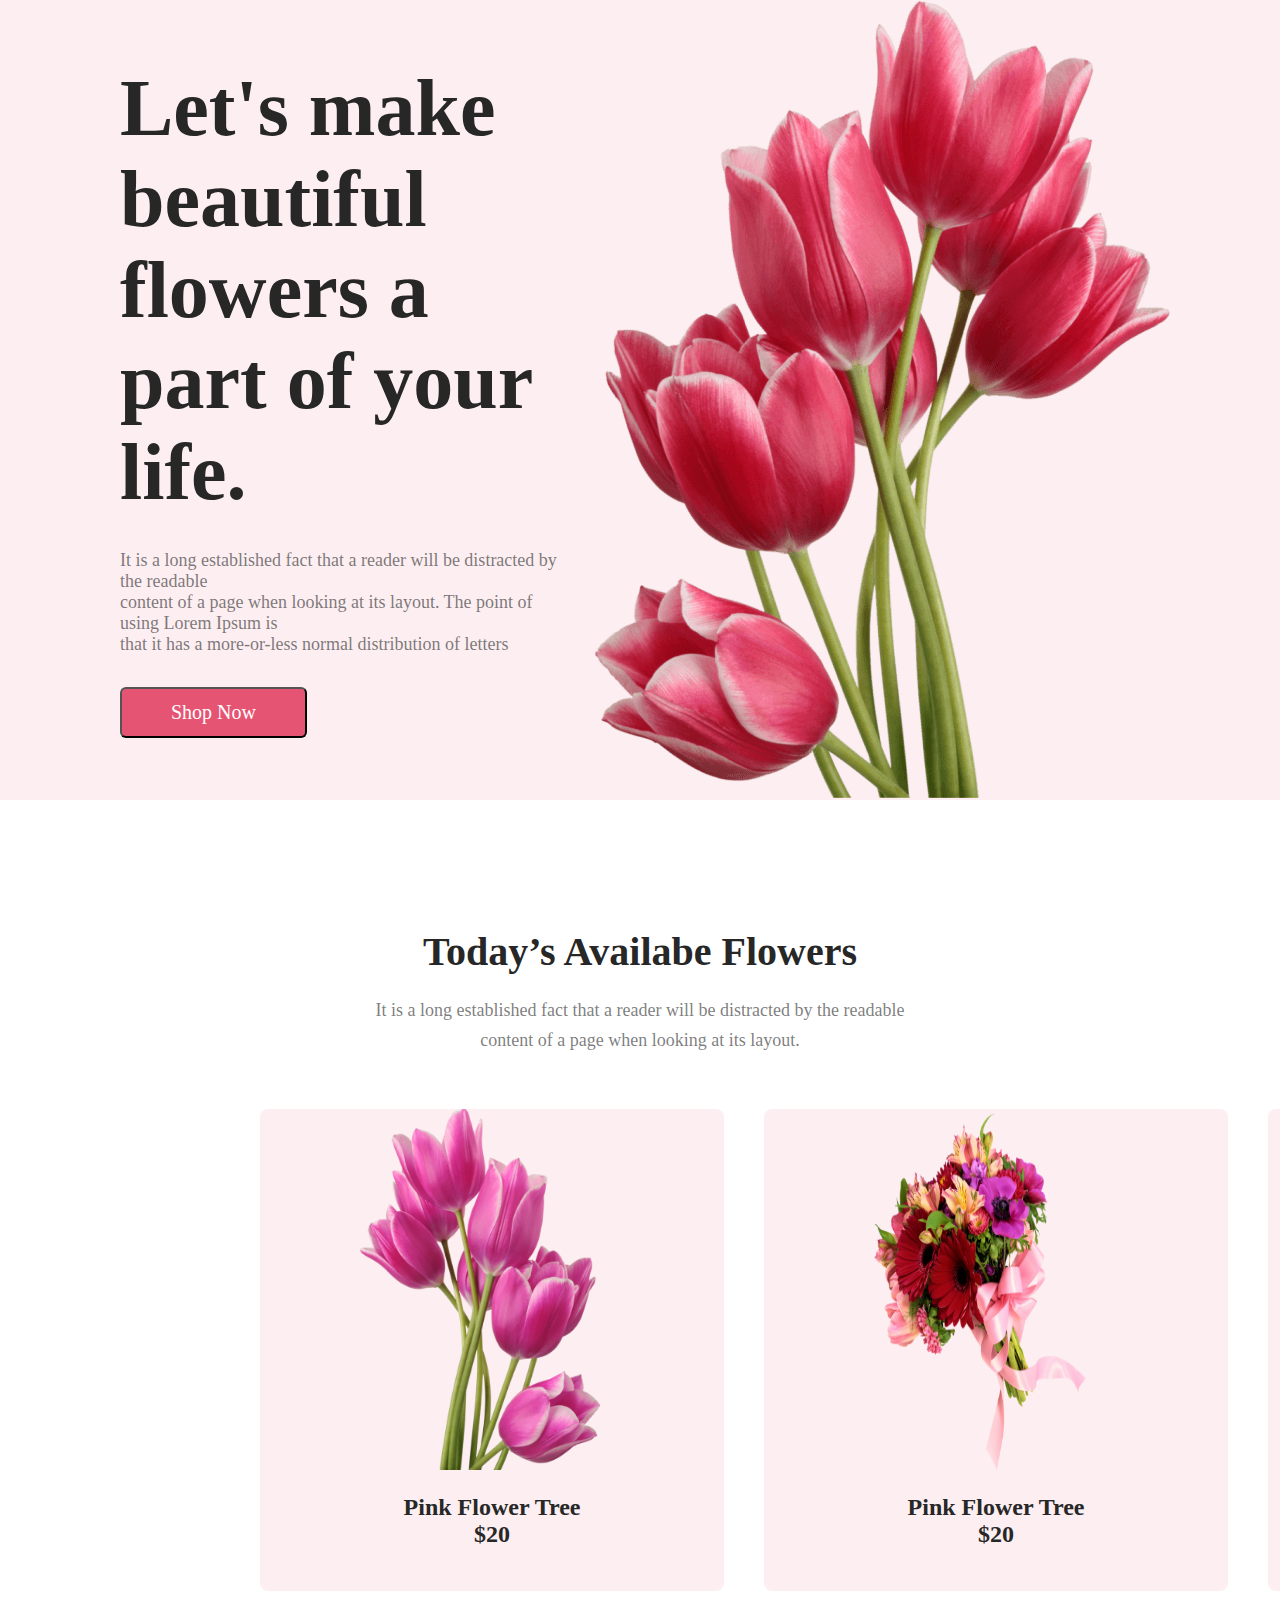
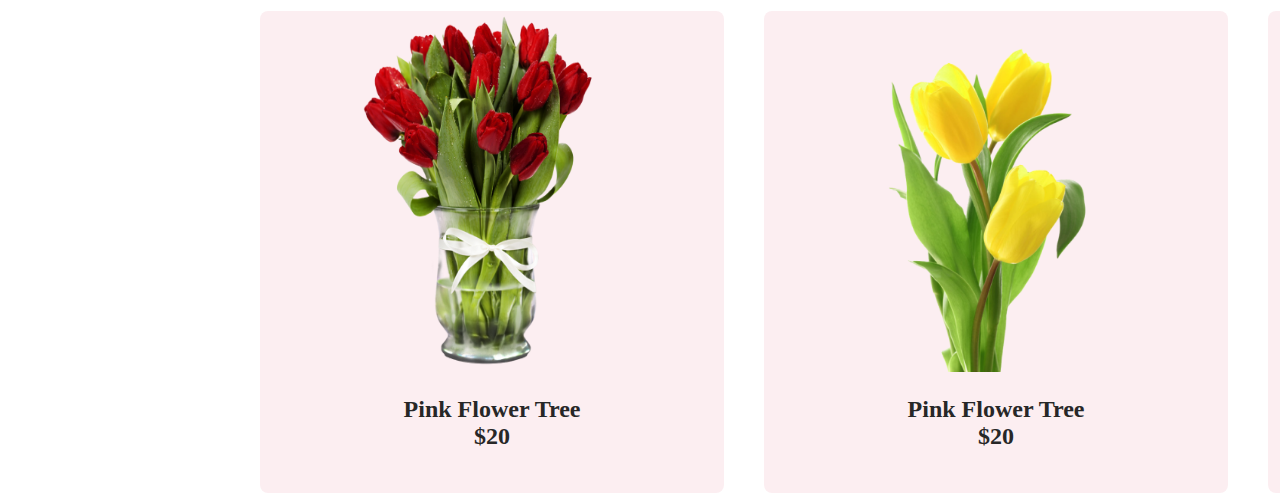
==== index.html @ d4b62582 "first two sections done" ====
<!DOCTYPE html>
<html lang="en">
<head>
    <meta charset="UTF-8">
    <meta name="viewport" content="width=device-width, initial-scale=1.0">
    <title>Flower shop</title>
<link rel="stylesheet" href="style.css">
</head>

<header class="head">

<div class="desc">

<h1>Let's make <br> beautiful flowers a <br>part of your life.</h1>

<p>It is a long established fact that a reader will be distracted by the readable <br> content of a page when looking at its layout.
 The point of using Lorem Ipsum is <br> that it has a more-or-less normal distribution of letters</p>

<button class="prime-button" >Shop Now</button>


</div>

<div class="head-img">

<img src="Flower Asset/pngwing 10.png" alt="">

</div>
</header>

<!-- ..........available flower section -->

<div class="avl">

<h2 class="second-title">Today’s Availabe Flowers</h2>


<p class="para">It is a long established fact that a reader will be distracted by the readable <br>
content of a page when looking at its layout.</p>


</div>

<div class="all-flowers">

<div class="images1">

<!-- ......... -->
<div class="flower-box">

<img src="Flower Asset/pngwing 6.png" alt="">

<p class="flower-title">
Pink Flower Tree <br>
$20


</p>


</div>
<!-- ............. -->




<div class="flower-box">

<img src="Flower Asset/pngwing 5.png" alt="">

<p class="flower-title">

Pink Flower Tree <br>
$20


</p>


</div>


<div class="flower-box">

<img src="Flower Asset/pngwing 7.png" alt="">

<p class="flower-title">
Pink Flower Tree <br>
$20


</p>


</div>

</div>

<div class="images2">

<div class="flower-box">

<img src="Flower Asset/pngwing 8.png" alt="">

<p class="flower-title">

Pink Flower Tree <br>
$20


</p>


</div>


<div class="flower-box">

<img src="Flower Asset/pngwing 7.png" alt="">

<p class="flower-title">

Pink Flower Tree <br>
$20


</p>


</div>


<div class="flower-box">

<img src="Flower Asset/pngwing 10.png" alt="">

<p class="flower-title">
Pink Flower Tree <br>
$20



</p>


</div>




</div>








</div>

<body>
    
</body>
</html>
---- style.css ----
*{

margin: 0px;
font-family: Lato;
font-style: normal;

}
.prime-button{
display: inline-flex;
padding: 12px 49px;
justify-content: center;
align-items: center;
gap: 10px;
border-radius: 6px;
color: white;
background: #E55473;

}
/* header section */
.head{

background: rgba(229, 84, 115, 0.10);
height: 800px;
display: flex;
align-items: center;
justify-content: space-between;

}
.head h1{

color: #272727;
font-size: 80px;
font-weight: 800;
line-height: normal;




}

.head p{
margin-top: 32px;
color: rgba(39, 39, 39, 0.60);
font-size: 18px;
font-style: normal;
font-weight: 400;

}

.head button{
font-size: 20px;
margin-top: 32px;

}

.desc{
margin-left: 120px;

}
.head-img{
margin-right: 80px;

}
/* ................available flower section........................... */

.second-title{
color: #272727;
text-align: center;
font-size: 40px;
font-style: normal;
font-weight: 800;



}
.para{
color: rgba(39, 39, 39, 0.60);
text-align: center;
font-size: 18px;
font-style: normal;
font-weight: 400;
line-height: 30px;


}

.avl h2{

margin-top: 128px;
font-weight: bold;

}
.avl p{

margin-top: 20px;
}

.all-flowers{

margin-top: 54px;
margin-left: 240px;
margin-right: 240px;

}

.images1{
display: flex;
justify-content: space-between;

}
.images2{

display: flex;
}
.flower-box{

width: 464px;
height: 482px;
flex-shrink: 0;
border-radius: 8px;
/* background: rgba(39, 39, 39, 0.03); */
margin-left: 20px;
margin-right: 20px;
background: rgba(229, 84, 115, 0.10);


}

.flower-box img{
width: 240px;
height: 360.563px;
margin-left: 100px;

}
.flower-box p{
color: #272727;
text-align: center;
font-family: Lato;
font-size: 24px;
font-weight: 700;
margin-top: 20px;


}

.images2{
margin-top: 20px;

}
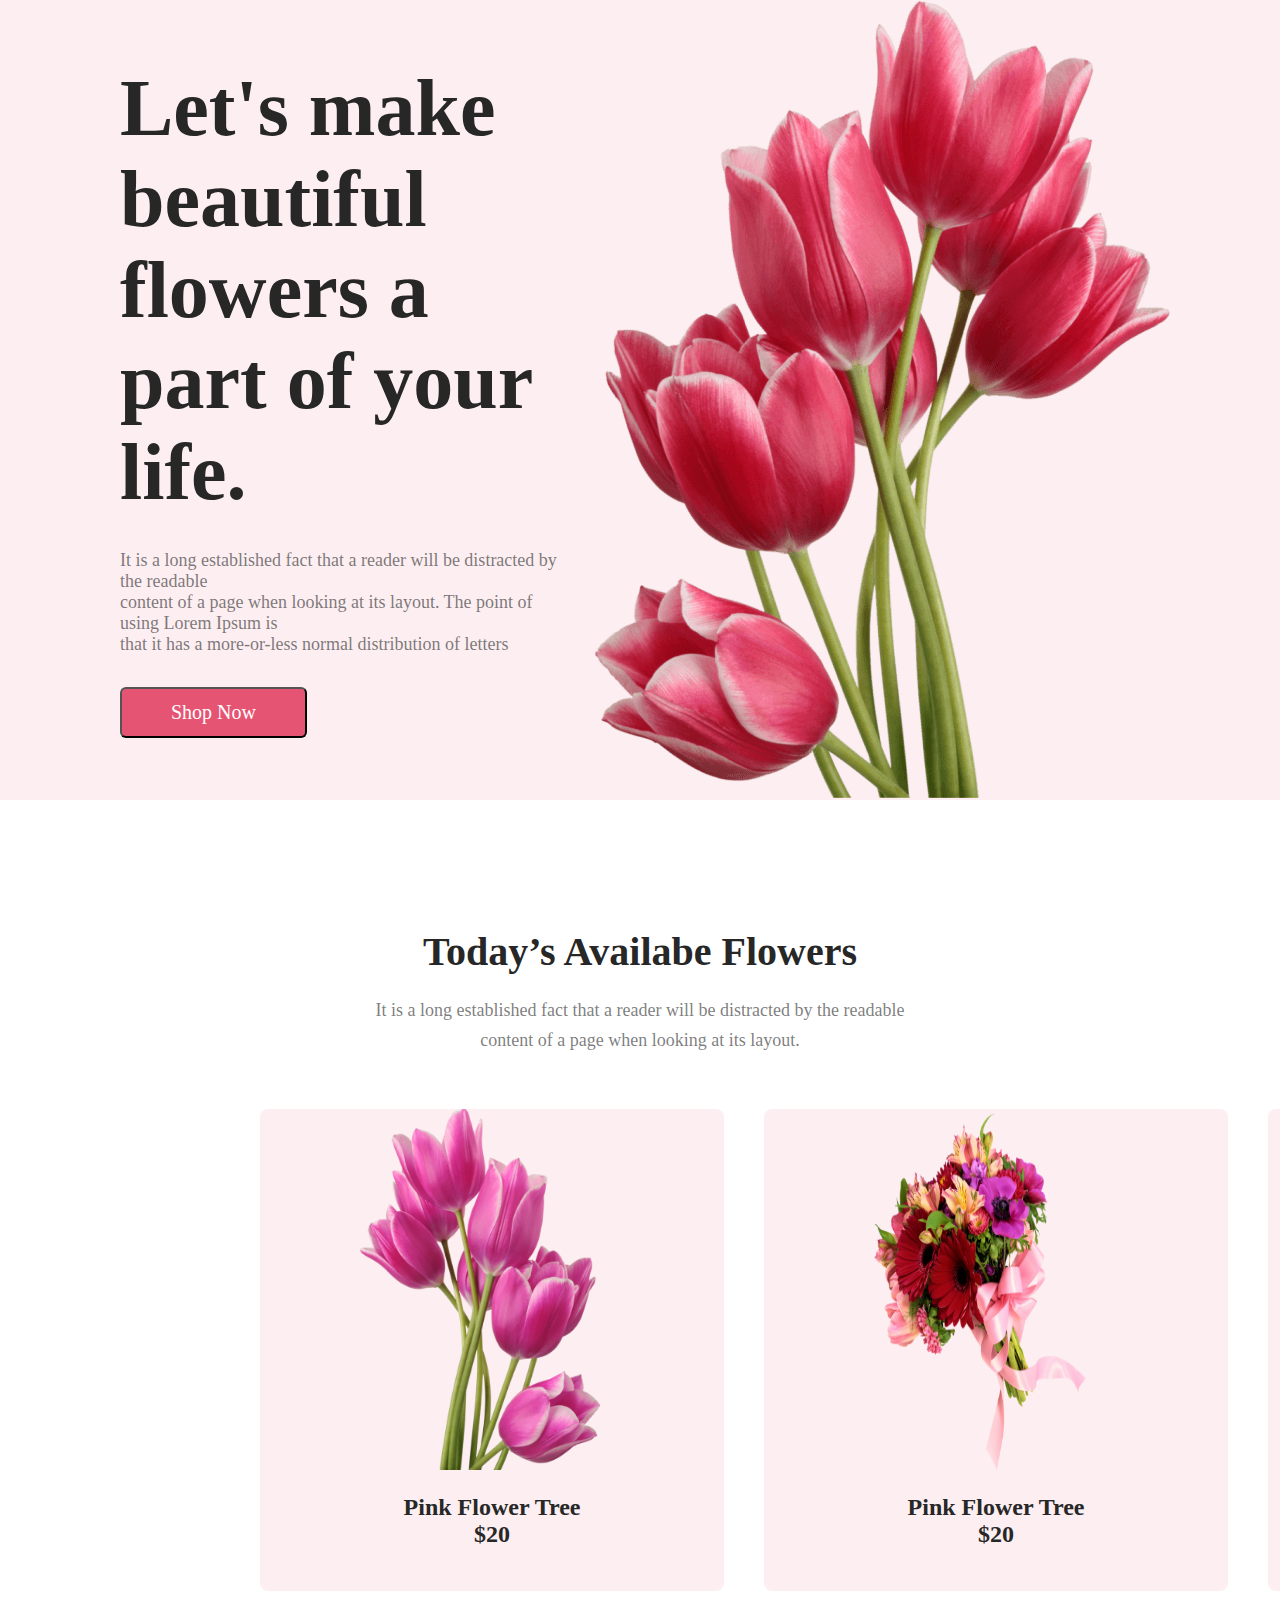
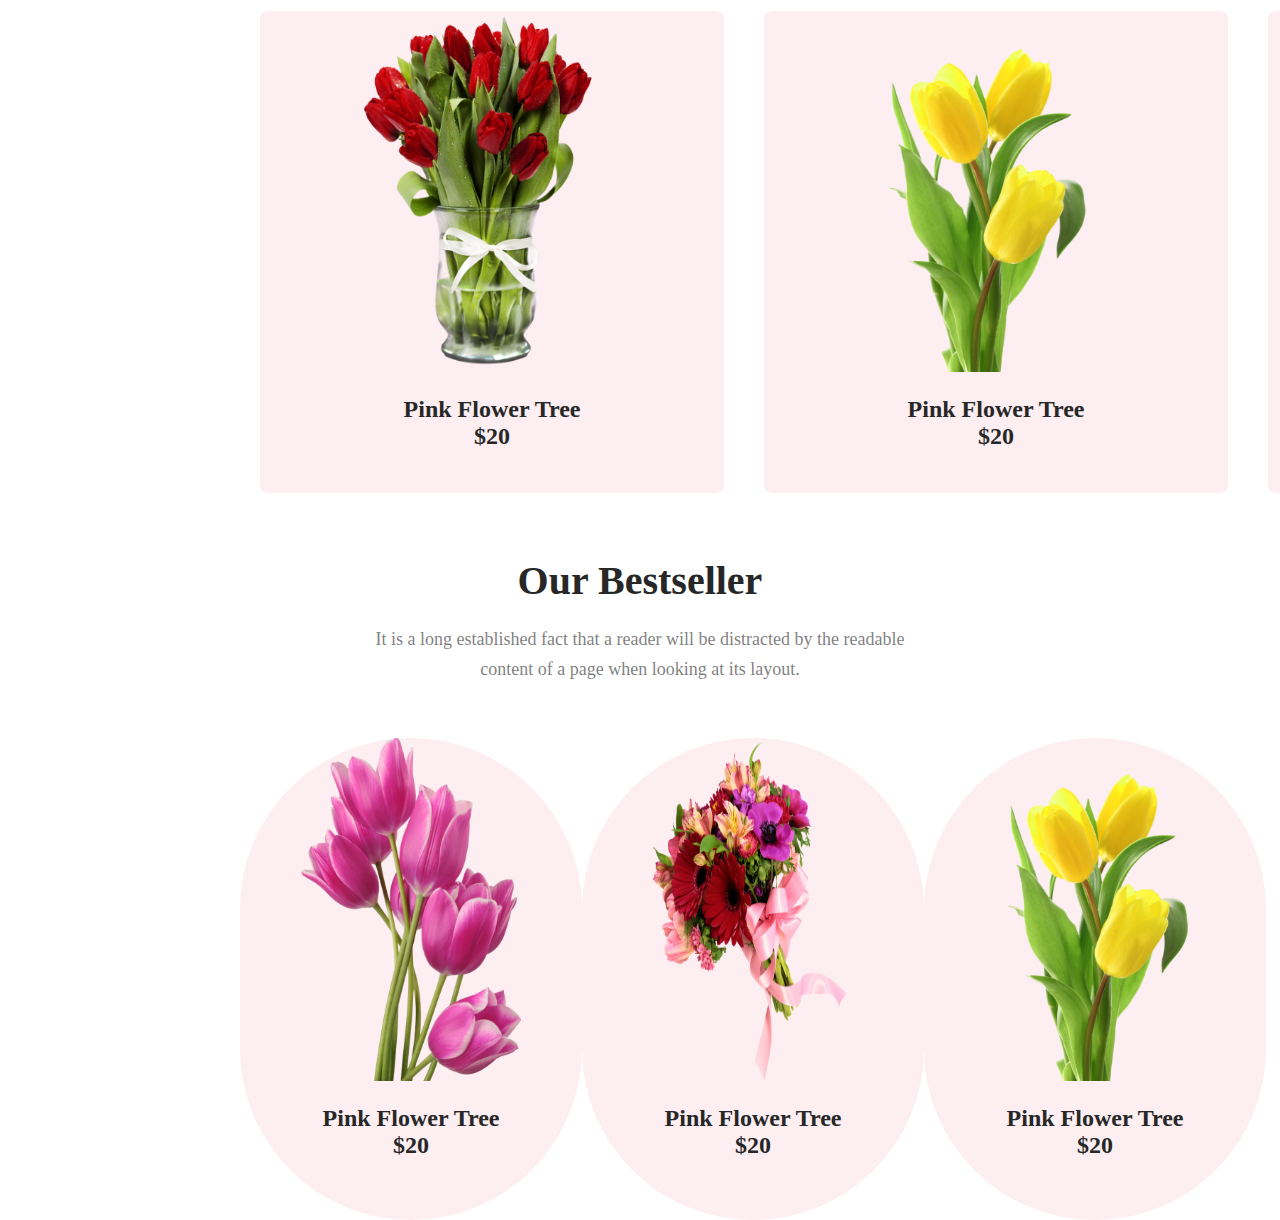
==== commit aacce66c: "third section done" ====
--- a/index.html
+++ b/index.html
@@ -145,19 +145,83 @@
 
 </div>
 
-
-
-
-</div>
-
-
-
-
-
-
-
-
-</div>
+</div>
+
+</div>
+
+
+<!-- ............................................ -->
+
+
+<div class="bestseller">
+
+<h2 class="second-title">Our Bestseller
+</h2>
+
+
+<p class="para">It is a long established fact that a reader will be distracted by the readable <br>
+content of a page when looking at its layout.</p>
+
+
+</div>
+
+<div class="all-flowers">
+
+<div class="images1">
+
+<!-- ......... -->
+<div class="best-flower">
+
+<img src="Flower Asset/pngwing 6.png" alt="">
+
+<p class="flower-title">
+Pink Flower Tree <br>
+$20
+
+
+</p>
+
+
+</div>
+<!-- ............. -->
+
+
+
+
+<div class="best-flower">
+
+<img src="Flower Asset/pngwing 5.png" alt="">
+
+<p class="flower-title">
+
+Pink Flower Tree <br>
+$20
+
+
+</p>
+
+
+</div>
+
+
+<div class="best-flower">
+
+<img src="Flower Asset/pngwing 7.png" alt="">
+
+<p class="flower-title">
+Pink Flower Tree <br>
+$20
+
+
+</p>
+
+
+</div>
+
+</div>
+
+</div>
+
 
 <body>
     
--- a/style.css
+++ b/style.css
@@ -17,6 +17,7 @@
 
 }
 /* header section */
+
 .head{
 
 background: rgba(229, 84, 115, 0.10);
@@ -118,7 +119,6 @@
 height: 482px;
 flex-shrink: 0;
 border-radius: 8px;
-/* background: rgba(39, 39, 39, 0.03); */
 margin-left: 20px;
 margin-right: 20px;
 background: rgba(229, 84, 115, 0.10);
@@ -146,4 +146,44 @@
 .images2{
 margin-top: 20px;
 
+}
+.bestseller{
+
+margin: 64px 120px 20px 120px;
+
+}
+.best-flower{
+width: 342px;
+height: 482px;
+flex-shrink: 0;
+border-radius: 300px;
+background: rgba(229, 84, 115, 0.10);
+text-align: center;
+
+}
+
+.bestseller h2{
+margin-top: 20px;
+
+}
+.bestseller p{
+margin-top: 20px;
+
+}
+
+.best-flower img{
+width: 220px;
+height: 343px;
+flex-shrink: 0;
+}
+
+.best-flower p{
+color: #272727;
+text-align: center;
+font-family: Lato;
+font-size: 24px;
+font-weight: 700;
+margin-top: 20px;
+
+
 }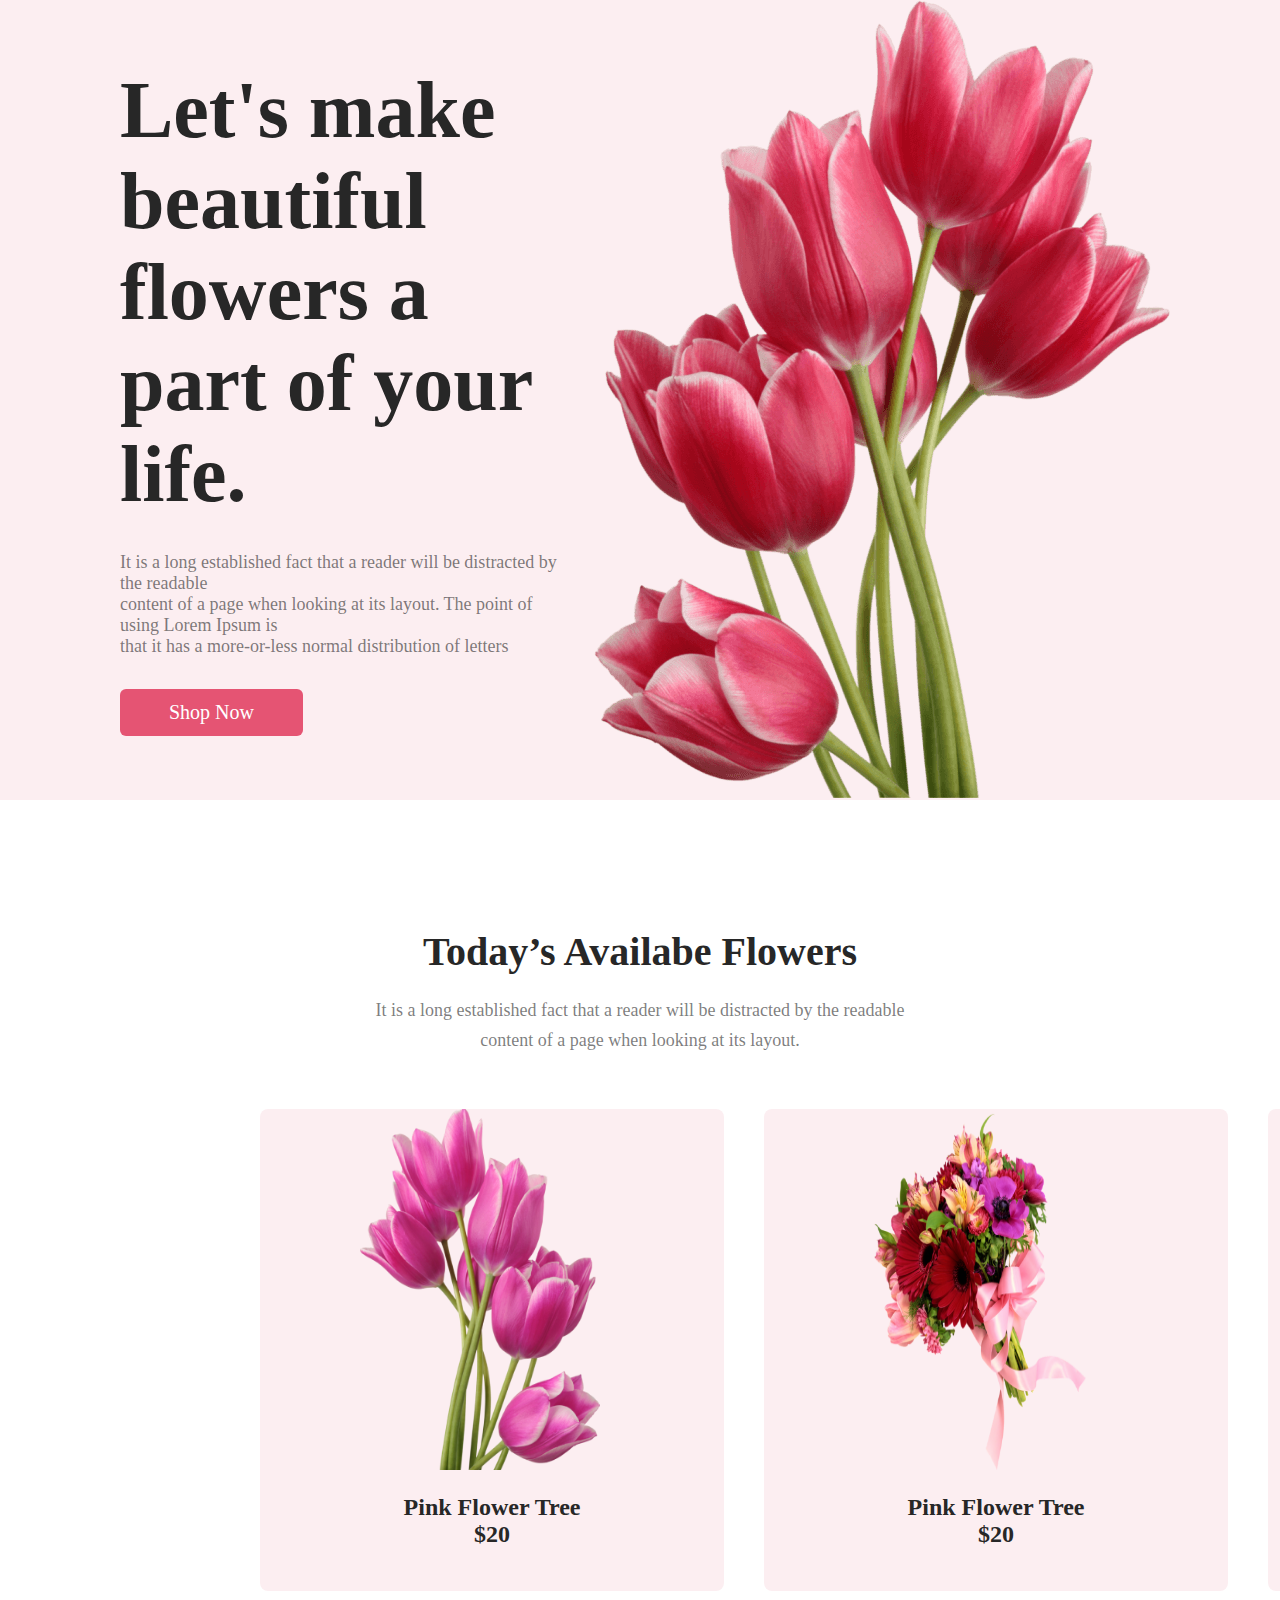
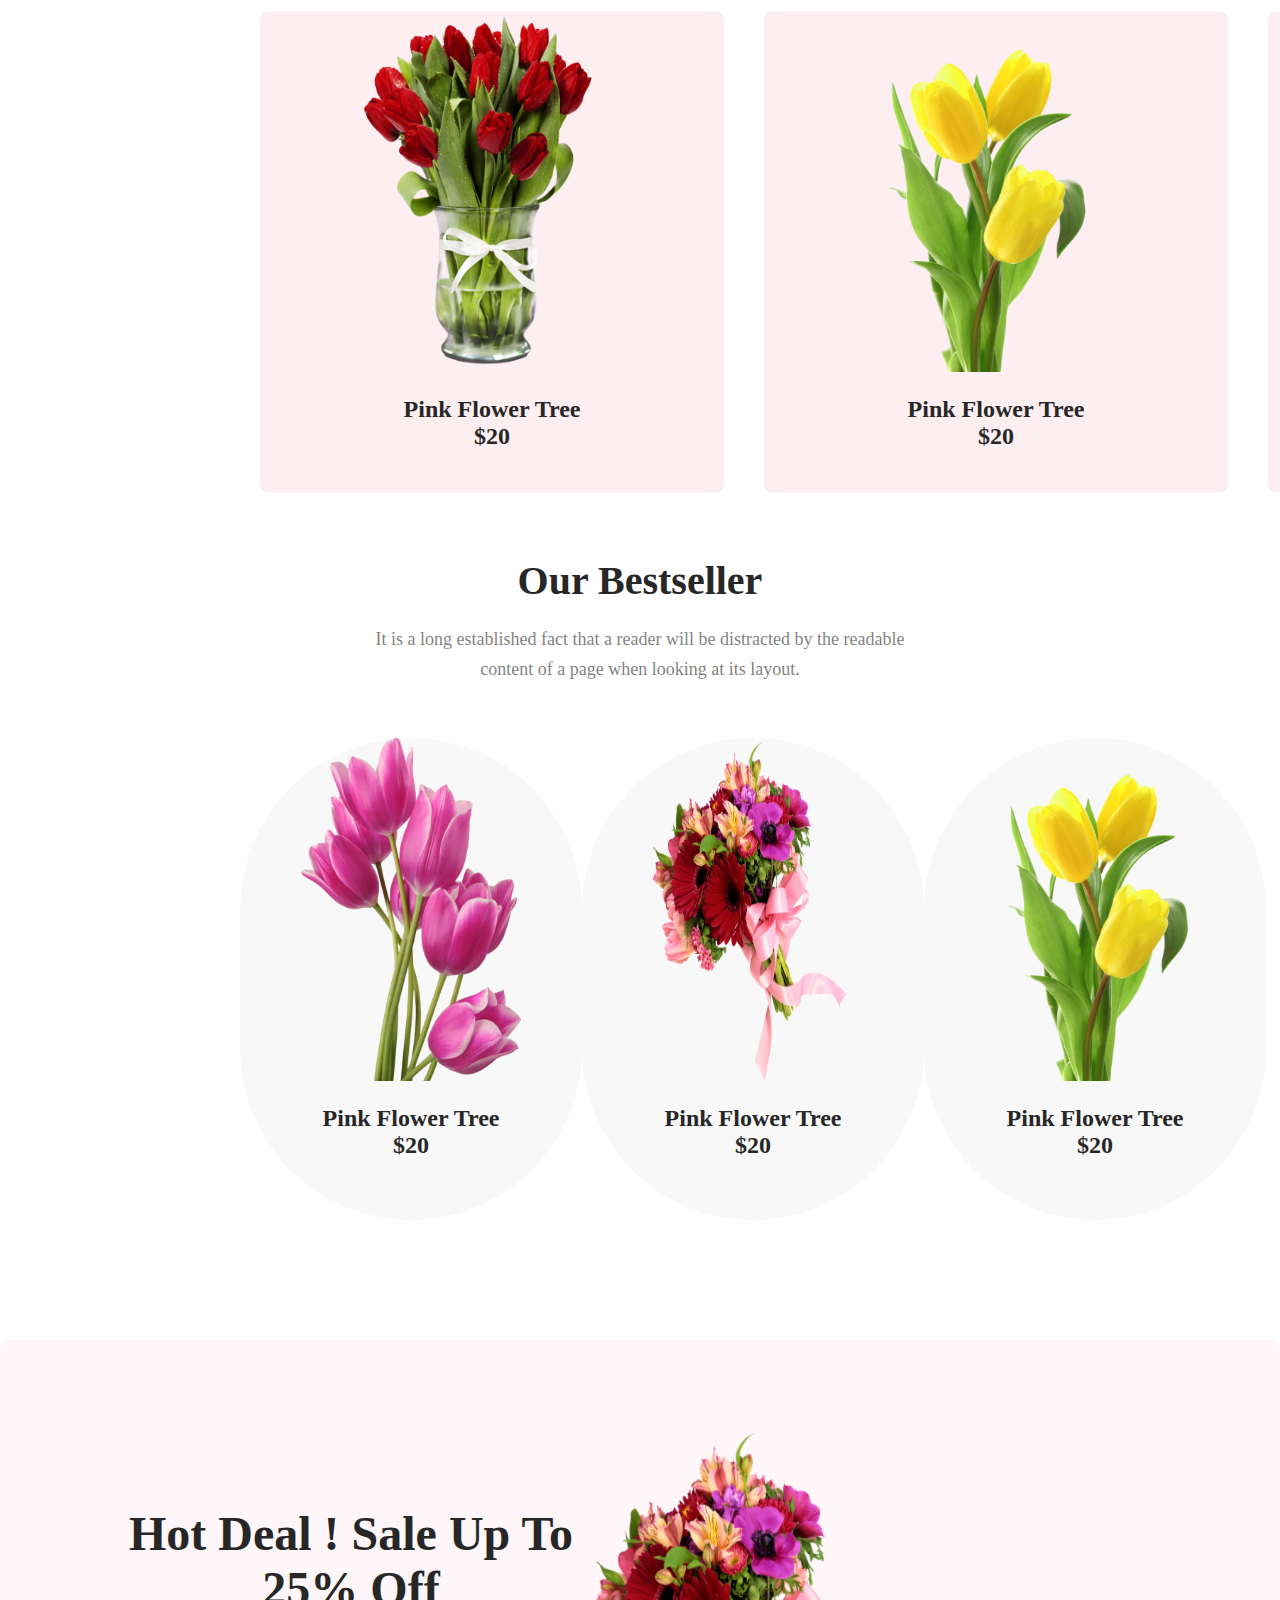
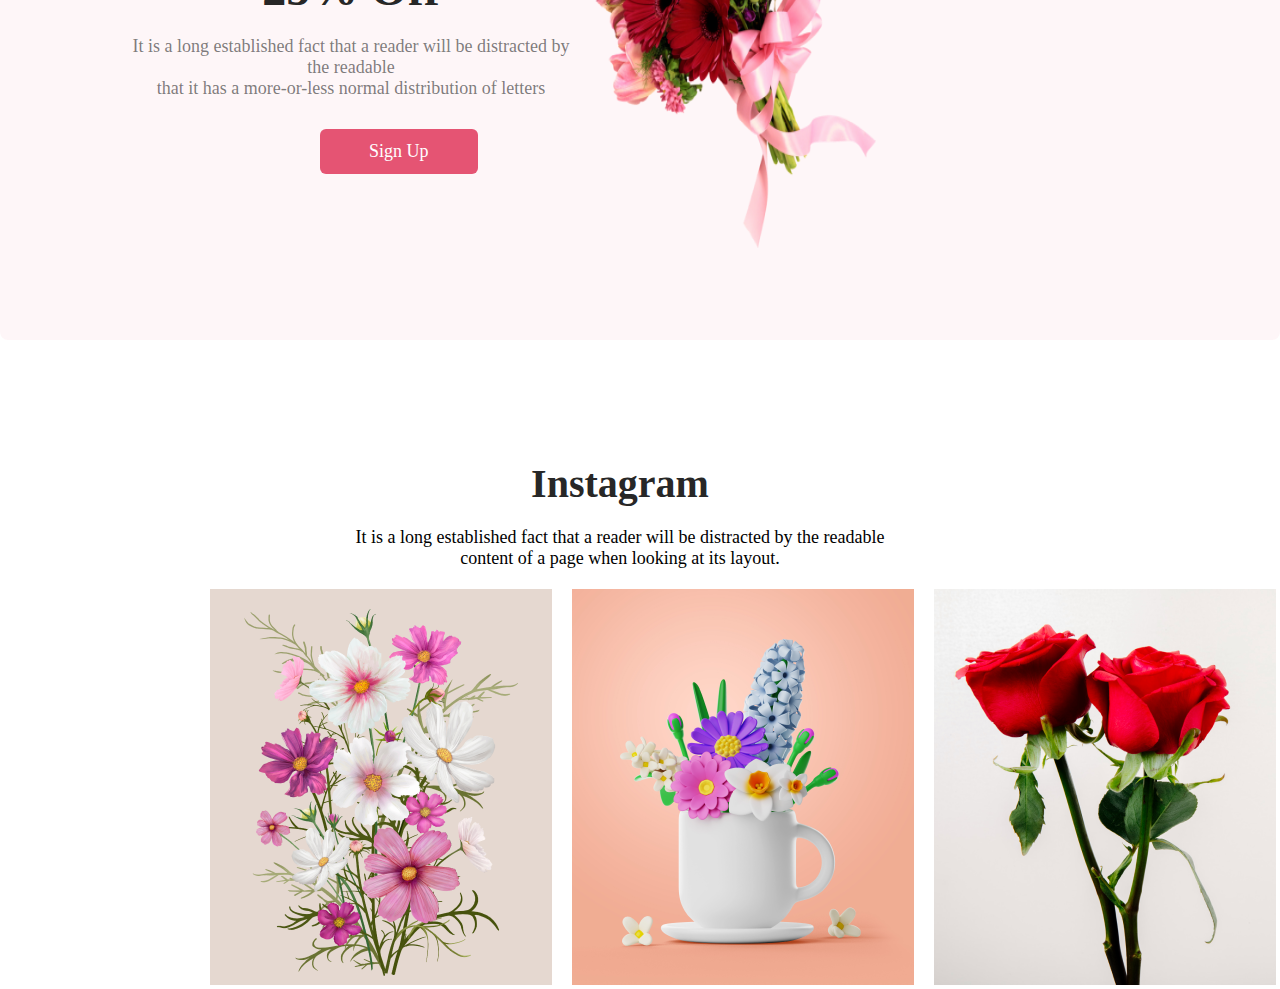
==== commit f3bb10ff: "deal and insta section added" ====
--- a/index.html
+++ b/index.html
@@ -223,6 +223,109 @@
 </div>
 
 
+<!-- ,,,,,,,,,,,,,,,,,,,,deal section,,,,,,,,,,,,,,,,,,,,,,,,,,,,, -->
+
+<div class="deal">
+
+<div class="deal-title">
+
+<h2>Hot Deal ! Sale Up To 25% Off</h2>
+
+<p>It is a long established fact that a reader will be distracted by the readable
+  <br> that it has a more-or-less normal distribution of letters</p>
+
+<button class="prime-button" >Sign Up</button>
+
+
+</div>
+
+<div class="deal-image">
+
+<img src="Flower Asset/pngwing 5.png" alt="">
+
+</div>
+
+</div>
+
+<!-- ............instagram section -->
+
+
+<div class="insta">
+
+
+<div class="insta-title">
+
+<h2 class="second-title">Instagram</h2>
+
+<p class=".para">It is a long established fact that a reader will be distracted by the readable <br>
+content of a page when looking at its layout.</p>
+
+</div>
+
+
+<div class="insta-images">
+
+<div class="insta-box">
+
+<img src="Flower Asset/Rectangle 4.png" alt="">
+
+</div>
+
+<div class="insta-box">
+<img src="Flower Asset/Rectangle 5.png" alt="">
+
+</div>
+
+
+<div class="insta-box">
+
+<img src="Flower Asset/Rectangle 6.png" alt="">
+
+</div>
+
+
+<div class="insta-box">
+
+<img src="Flower Asset/Flower 01.png" alt="">
+
+</div>
+
+
+
+</div>
+
+
+
+
+
+
+
+
+
+
+
+
+
+
+
+</div>
+
+
+
+
+
+
+
+
+
+
+
+
+
+
+
+
+
 <body>
     
 </body>
--- a/style.css
+++ b/style.css
@@ -14,6 +14,7 @@
 border-radius: 6px;
 color: white;
 background: #E55473;
+border: none;
 
 }
 /* header section */
@@ -157,7 +158,7 @@
 height: 482px;
 flex-shrink: 0;
 border-radius: 300px;
-background: rgba(229, 84, 115, 0.10);
+background: rgba(39, 39, 39, 0.03);
 text-align: center;
 
 }
@@ -186,4 +187,104 @@
 margin-top: 20px;
 
 
+}
+
+/* ...................... */
+
+.deal{
+
+background: rgba(229, 84, 115, 0.10);
+height: 600px;
+display: flex;
+align-items: center;
+justify-content: space-between;
+width: 100%;
+border-radius: 8px;
+background: rgba(229, 84, 115, 0.05);
+
+margin-top: 120px;
+
+}
+
+.deal-title h2{
+
+color: #272727;
+font-size: 48px;
+font-style: normal;
+font-weight: bold;
+text-align: center;
+
+}
+
+.deal-title p{
+margin-top: 20px;
+color: rgba(39, 39, 39, 0.60);
+text-align: center;
+font-size: 18px;
+font-style: normal;
+font-weight: 400;
+}
+
+.deal-title button{
+
+margin-top: 30px;
+margin-left: 200px;
+font-size: 18px;
+
+}
+
+.deal-title{
+
+margin-left: 120px;
+
+}
+
+.deal-image img{
+width: 318px;
+height: 420px;
+margin-right: 380px;
+
+
+}
+
+
+/* ......................................... */
+
+.insta{
+
+margin-top: 120px;
+margin-left: 200px;
+margin-right: 240px;
+
+}
+
+.insta-title{
+
+justify-content: center;
+align-items: center;
+
+}
+
+
+.insta-title p{
+margin-top: 20px;
+text-align: center;
+font-size: 18px;
+
+}
+
+.insta-images{
+margin-top: 20px;
+display: flex;
+margin-right: 300px;
+
+}
+.insta-box{
+
+width: 342px;
+height: 396px;
+flex-shrink: 0;
+margin-left: 10px;
+margin-right: 10px;
+
 }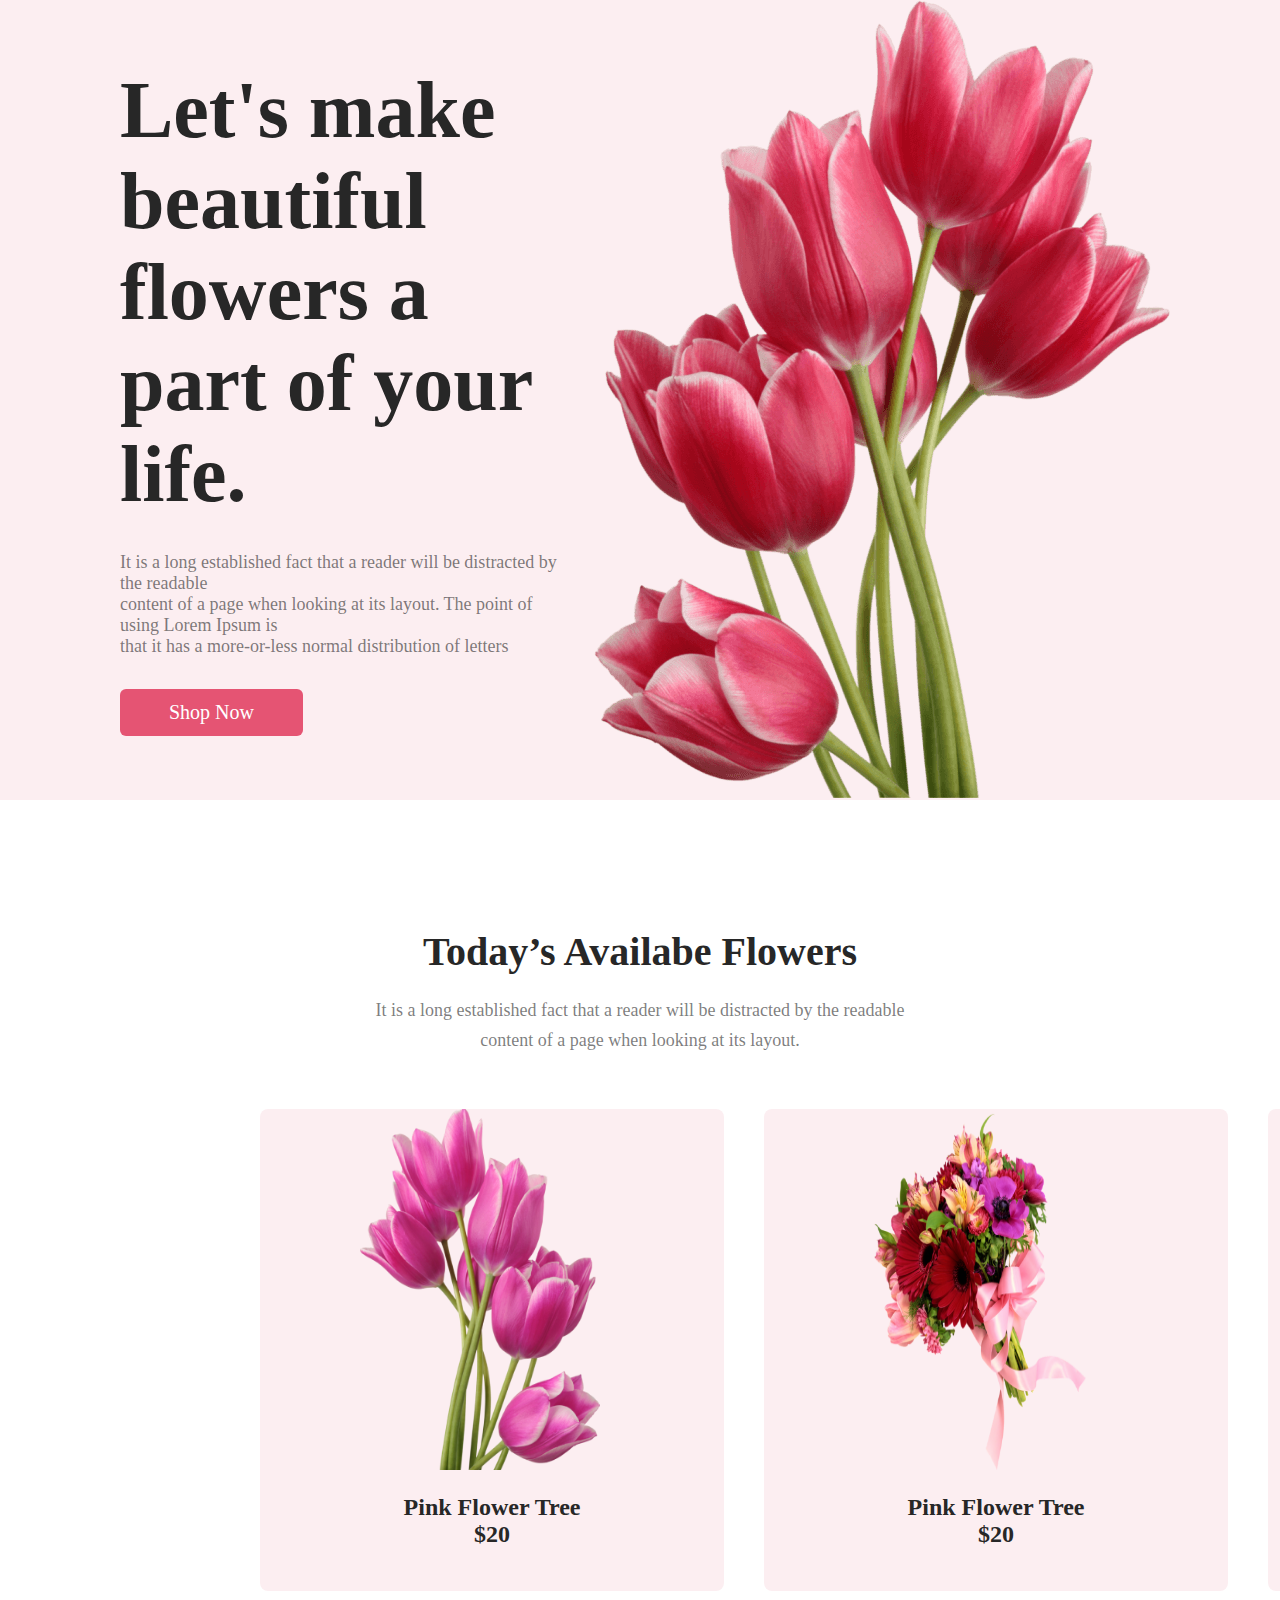
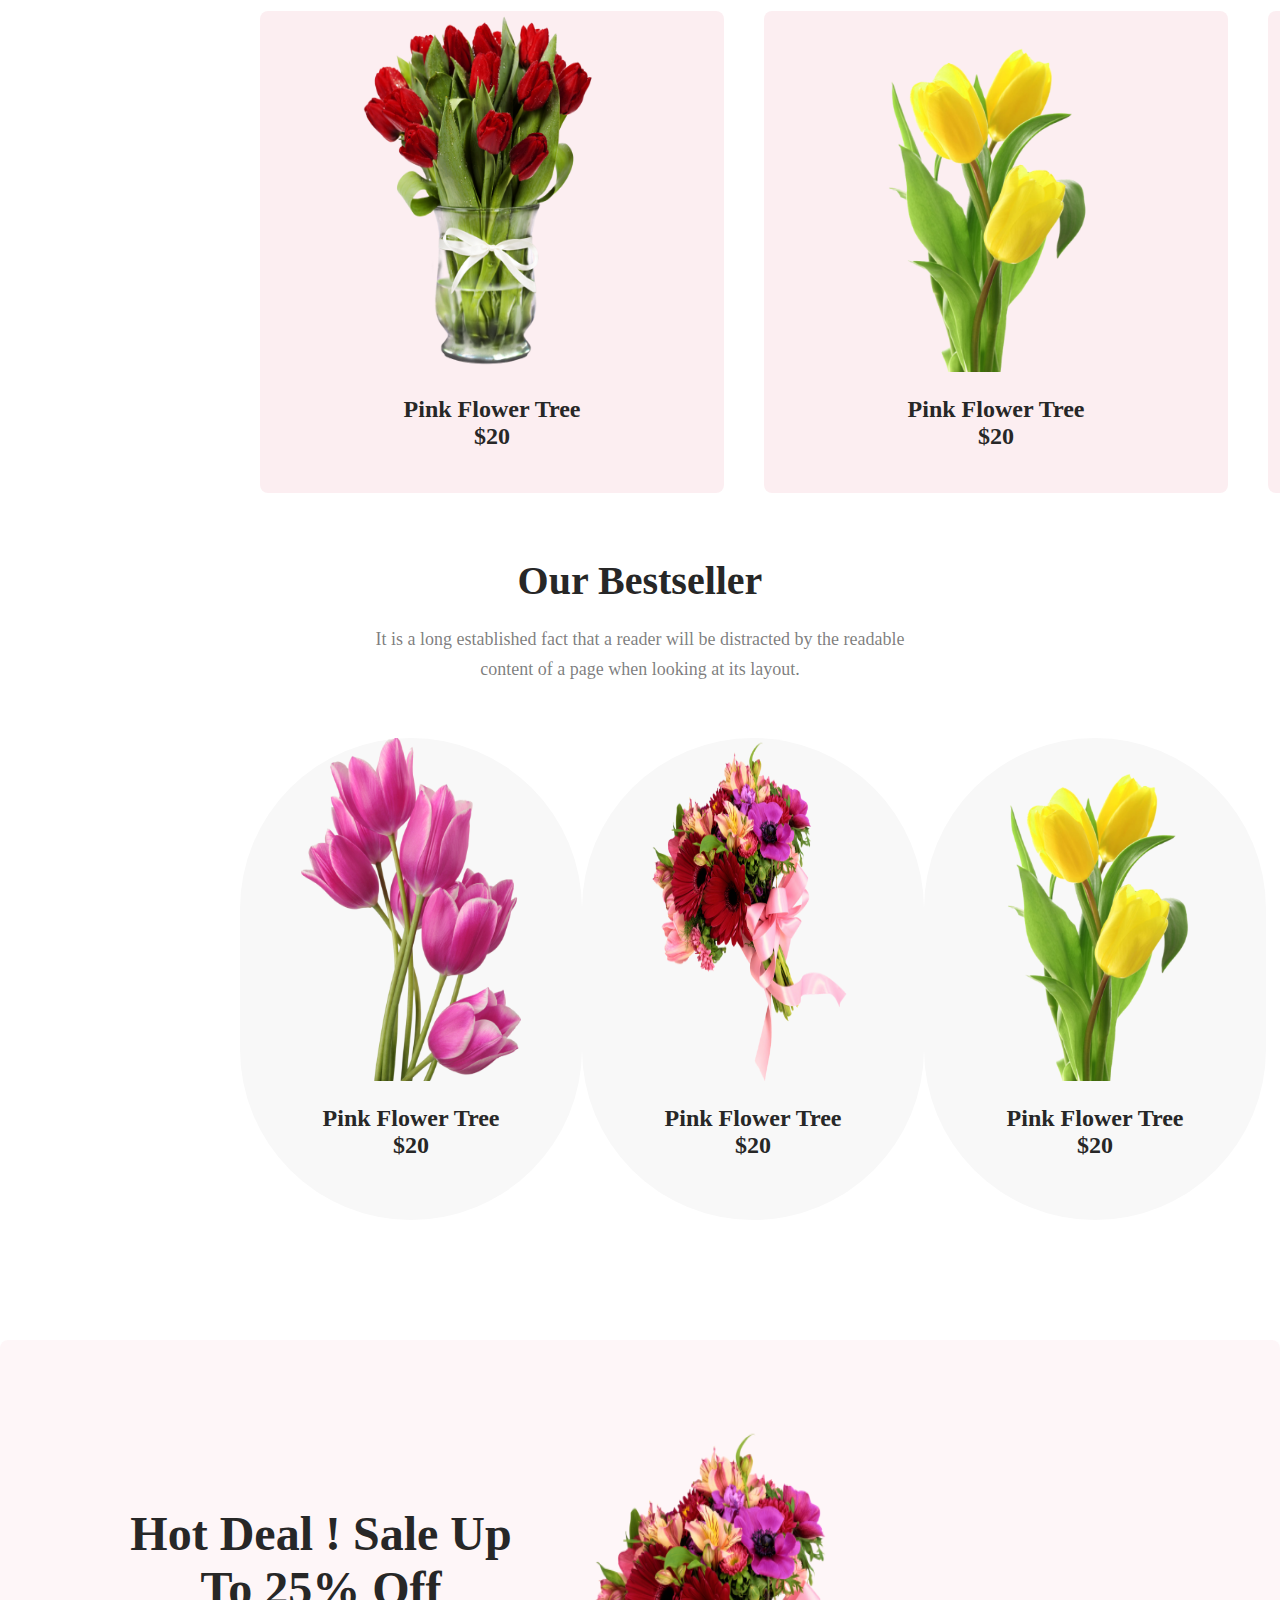
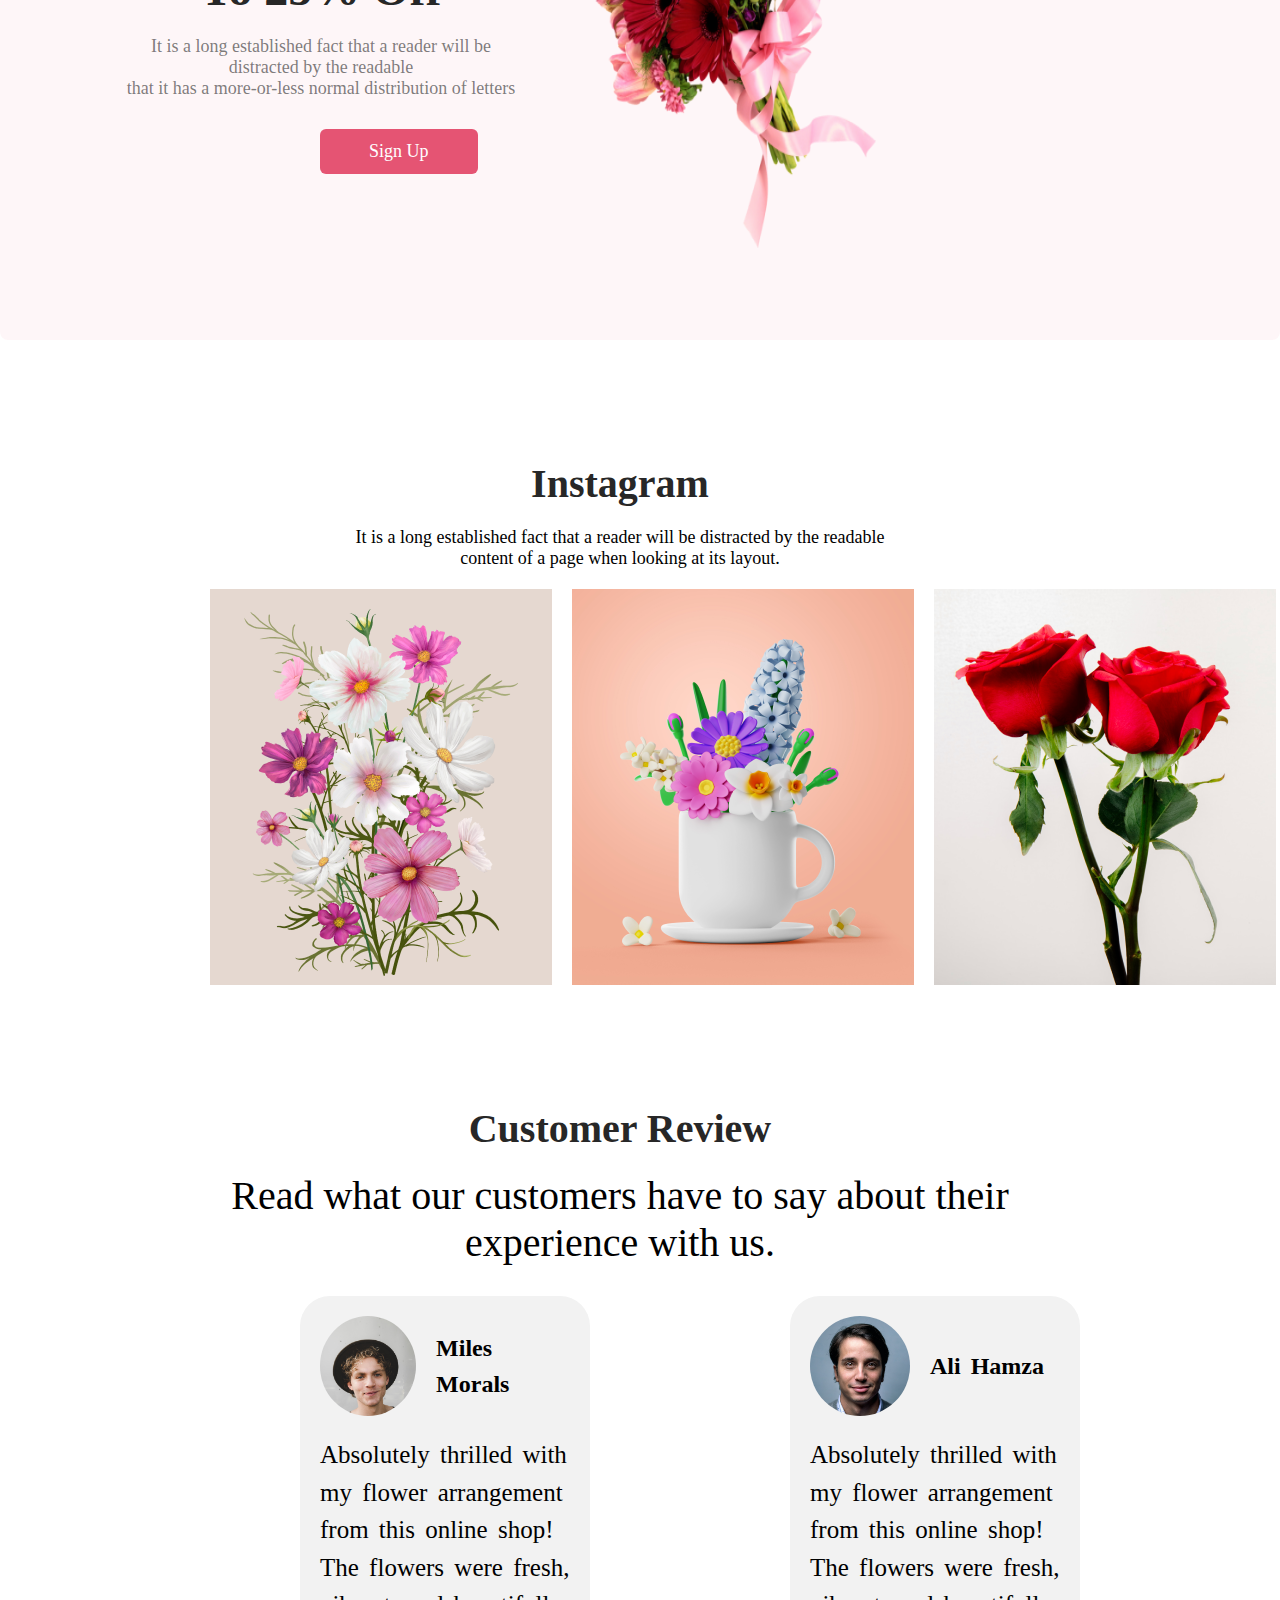
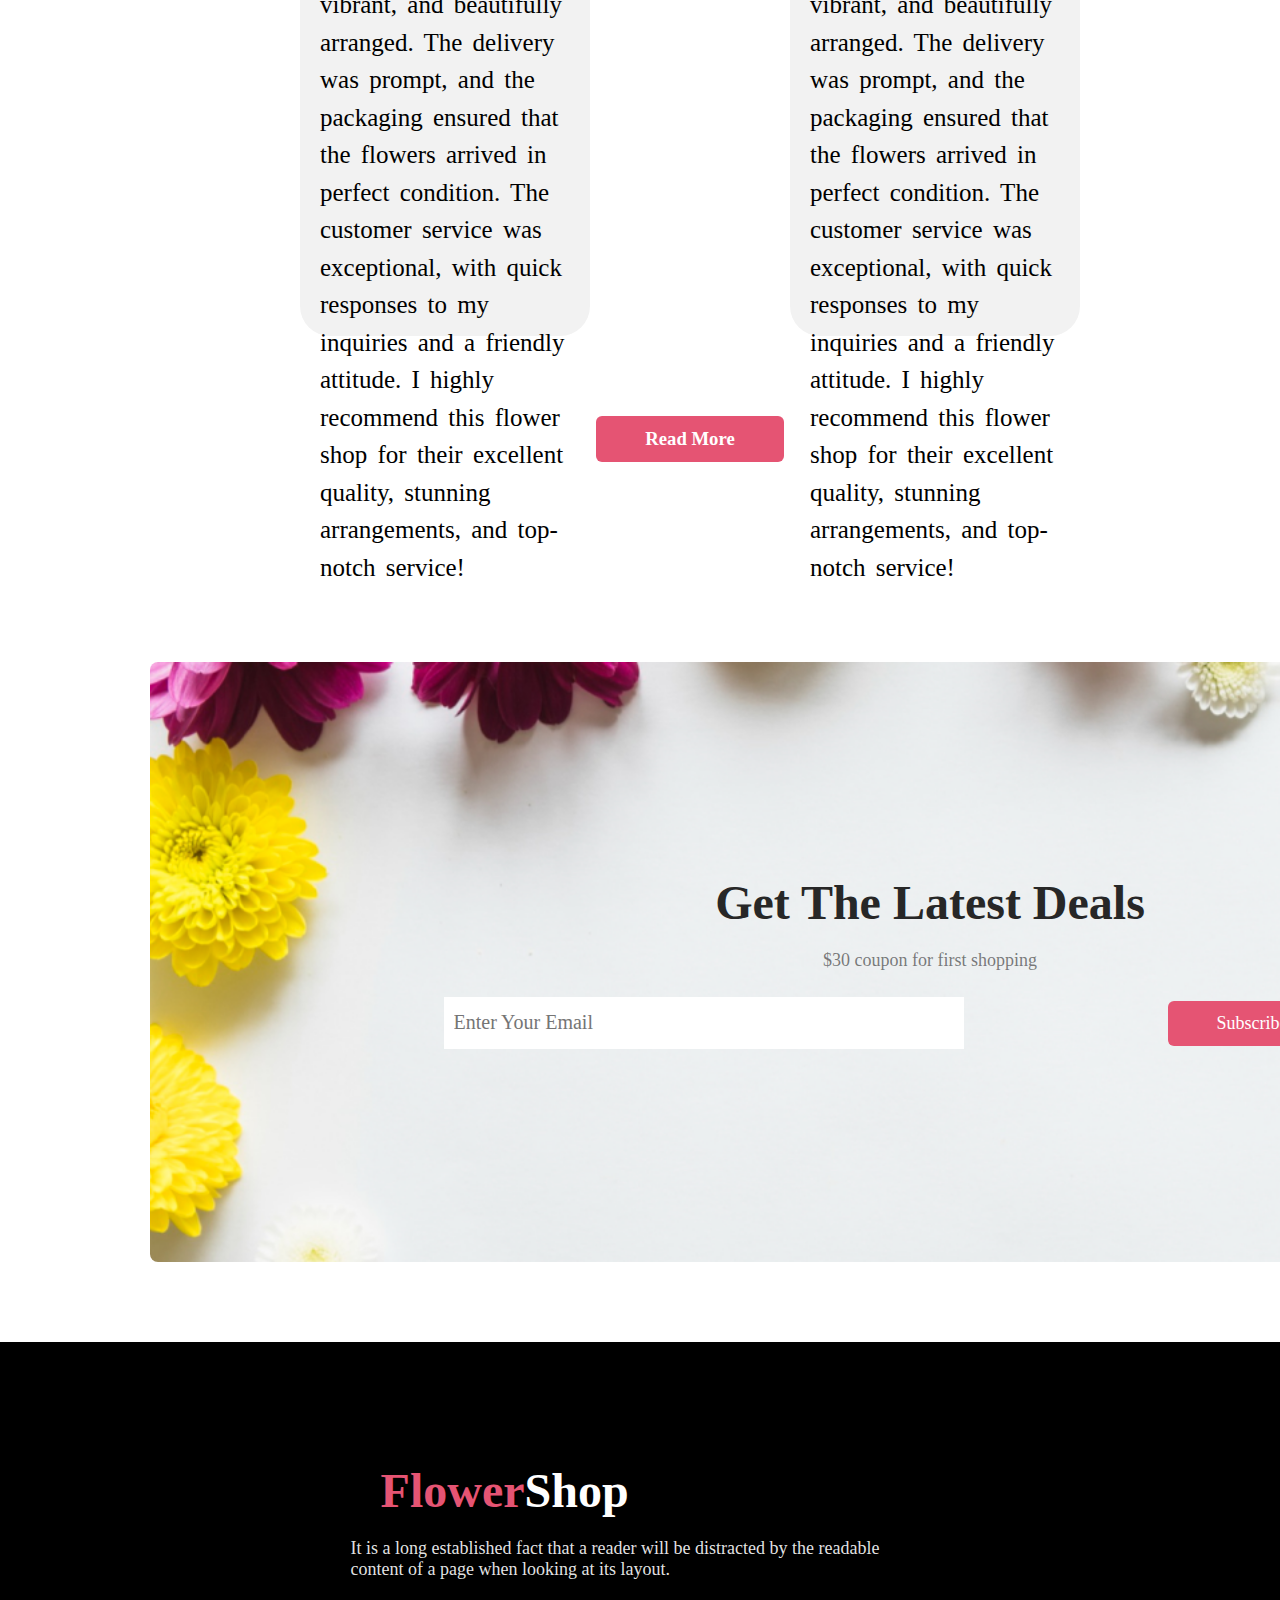
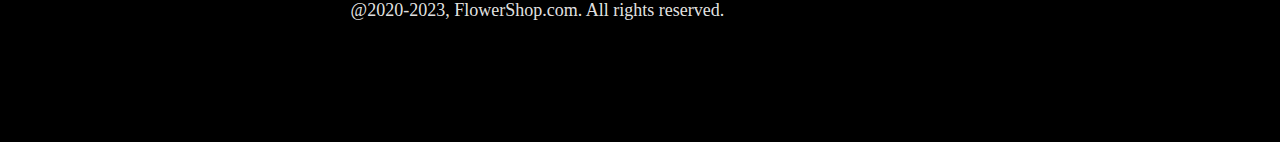
==== commit 244a8921: "all sections added" ====
--- a/index.html
+++ b/index.html
@@ -1,332 +1,464 @@
 <!DOCTYPE html>
 <html lang="en">
+
 <head>
     <meta charset="UTF-8">
     <meta name="viewport" content="width=device-width, initial-scale=1.0">
     <title>Flower shop</title>
-<link rel="stylesheet" href="style.css">
+    <link rel="stylesheet" href="style.css">
 </head>
 
 <header class="head">
 
-<div class="desc">
-
-<h1>Let's make <br> beautiful flowers a <br>part of your life.</h1>
-
-<p>It is a long established fact that a reader will be distracted by the readable <br> content of a page when looking at its layout.
- The point of using Lorem Ipsum is <br> that it has a more-or-less normal distribution of letters</p>
-
-<button class="prime-button" >Shop Now</button>
-
-
-</div>
-
-<div class="head-img">
-
-<img src="Flower Asset/pngwing 10.png" alt="">
-
-</div>
+    <div class="desc">
+
+        <h1>Let's make <br> beautiful flowers a <br>part of your life.</h1>
+
+        <p>It is a long established fact that a reader will be distracted by the readable <br> content of a page when
+            looking at its layout.
+            The point of using Lorem Ipsum is <br> that it has a more-or-less normal distribution of letters</p>
+
+        <button class="prime-button">Shop Now</button>
+
+
+    </div>
+
+    <div class="head-img">
+
+        <img src="Flower Asset/pngwing 10.png" alt="">
+
+    </div>
 </header>
 
 <!-- ..........available flower section -->
 
 <div class="avl">
 
-<h2 class="second-title">Today’s Availabe Flowers</h2>
-
-
-<p class="para">It is a long established fact that a reader will be distracted by the readable <br>
+    <h2 class="second-title">Today’s Availabe Flowers</h2>
+
+
+    <p class="para">It is a long established fact that a reader will be distracted by the readable <br>
+        content of a page when looking at its layout.</p>
+
+
+</div>
+
+<div class="all-flowers">
+
+    <div class="images1">
+
+        <!-- ......... -->
+        <div class="flower-box">
+
+            <img src="Flower Asset/pngwing 6.png" alt="">
+
+            <p class="flower-title">
+                Pink Flower Tree <br>
+                $20
+
+
+            </p>
+
+
+        </div>
+        <!-- ............. -->
+
+
+
+
+        <div class="flower-box">
+
+            <img src="Flower Asset/pngwing 5.png" alt="">
+
+            <p class="flower-title">
+
+                Pink Flower Tree <br>
+                $20
+
+
+            </p>
+
+
+        </div>
+
+
+        <div class="flower-box">
+
+            <img src="Flower Asset/pngwing 7.png" alt="">
+
+            <p class="flower-title">
+                Pink Flower Tree <br>
+                $20
+
+
+            </p>
+
+
+        </div>
+
+    </div>
+
+    <div class="images2">
+
+        <div class="flower-box">
+
+            <img src="Flower Asset/pngwing 8.png" alt="">
+
+            <p class="flower-title">
+
+                Pink Flower Tree <br>
+                $20
+
+
+            </p>
+
+
+        </div>
+
+
+        <div class="flower-box">
+
+            <img src="Flower Asset/pngwing 7.png" alt="">
+
+            <p class="flower-title">
+
+                Pink Flower Tree <br>
+                $20
+
+
+            </p>
+
+
+        </div>
+
+
+        <div class="flower-box">
+
+            <img src="Flower Asset/pngwing 10.png" alt="">
+
+            <p class="flower-title">
+                Pink Flower Tree <br>
+                $20
+
+
+
+            </p>
+
+
+        </div>
+
+    </div>
+
+</div>
+
+
+<!-- ............................................ -->
+
+
+<div class="bestseller">
+
+    <h2 class="second-title">Our Bestseller
+    </h2>
+
+
+    <p class="para">It is a long established fact that a reader will be distracted by the readable <br>
+        content of a page when looking at its layout.</p>
+
+
+</div>
+
+<div class="all-flowers">
+
+    <div class="images1">
+
+        <!-- ......... -->
+        <div class="best-flower">
+
+            <img src="Flower Asset/pngwing 6.png" alt="">
+
+            <p class="flower-title">
+                Pink Flower Tree <br>
+                $20
+
+
+            </p>
+
+
+        </div>
+        <!-- ............. -->
+
+
+
+
+        <div class="best-flower">
+
+            <img src="Flower Asset/pngwing 5.png" alt="">
+
+            <p class="flower-title">
+
+                Pink Flower Tree <br>
+                $20
+
+
+            </p>
+
+
+        </div>
+
+
+        <div class="best-flower">
+
+            <img src="Flower Asset/pngwing 7.png" alt="">
+
+            <p class="flower-title">
+                Pink Flower Tree <br>
+                $20
+
+
+            </p>
+
+
+        </div>
+
+    </div>
+
+</div>
+
+
+<!-- ,,,,,,,,,,,,,,,,,,,,deal section,,,,,,,,,,,,,,,,,,,,,,,,,,,,, -->
+
+<div class="deal">
+
+    <div class="deal-title">
+
+        <h2>Hot Deal ! Sale Up To 25% Off</h2>
+
+        <p>It is a long established fact that a reader will be distracted by the readable
+            <br> that it has a more-or-less normal distribution of letters
+        </p>
+
+        <button class="prime-button">Sign Up</button>
+
+
+    </div>
+
+    <div class="deal-image">
+
+        <img src="Flower Asset/pngwing 5.png" alt="">
+
+    </div>
+
+</div>
+
+<!-- ............instagram section -->
+
+
+<div class="insta">
+
+
+    <div class="insta-title">
+
+        <h2 class="second-title">Instagram</h2>
+
+        <p class=".para">It is a long established fact that a reader will be distracted by the readable <br>
+            content of a page when looking at its layout.</p>
+
+    </div>
+
+
+    <div class="insta-images">
+
+        <div class="insta-box">
+
+            <img src="Flower Asset/Rectangle 4.png" alt="">
+
+        </div>
+
+        <div class="insta-box">
+            <img src="Flower Asset/Rectangle 5.png" alt="">
+
+        </div>
+
+
+        <div class="insta-box">
+
+            <img src="Flower Asset/Rectangle 6.png" alt="">
+
+        </div>
+
+
+        <div class="insta-box">
+
+            <img src="Flower Asset/Flower 01.png" alt="">
+
+        </div>
+
+
+
+    </div>
+
+
+</div>
+
+
+<!-- ................................................. -->
+
+
+<div class="insta">
+
+
+    <div class="insta-title">
+
+        <h2 class="second-title">Customer Review</h2>
+
+        <p class=".para" style="font-size: 40px;">Read what our customers have to say about their experience with us.</p>
+
+
+    </div>
+
+</div>
+
+<div class="all-feeds">
+<div class="feedback" style="margin-left: 200px;">
+
+
+    <div class="person">
+
+
+        <div class="person-image">
+            <img src="Flower Asset/ian-dooley-d1UPkiFd04A-unsplash.jpg" alt="">
+
+        </div>
+
+        <div class="person-name">
+
+            <h2>Miles Morals</h2>
+
+        </div>
+
+
+    </div>
+
+    <p>
+        Absolutely thrilled with my flower arrangement from this online shop!
+        The flowers were fresh, vibrant, and beautifully arranged.
+        The delivery was prompt, and the packaging ensured that the flowers arrived in perfect condition.
+        The customer service was exceptional, with quick responses to my inquiries and a friendly attitude.
+        I highly recommend this flower shop for their excellent quality, stunning arrangements, and top-notch service!
+
+    </p>
+
+
+
+</div>
+
+
+
+
+<div class="feedback" style="margin-right: 200px;;">
+
+
+    <div class="person">
+
+
+        <div class="person-image">
+            <img src="Flower Asset/jurica-koletic-7YVZYZeITc8-unsplash.jpg" alt="">
+
+        </div>
+
+        <div class="person-name">
+
+            <h2>Ali Hamza</h2>
+
+        </div>
+
+
+    </div>
+
+    <p>
+        Absolutely thrilled with my flower arrangement from this online shop!
+        The flowers were fresh, vibrant, and beautifully arranged.
+        The delivery was prompt, and the packaging ensured that the flowers arrived in perfect condition.
+        The customer service was exceptional, with quick responses to my inquiries and a friendly attitude.
+        I highly recommend this flower shop for their excellent quality, stunning arrangements, and top-notch service!
+
+    </p>
+
+
+
+</div>
+
+
+
+
+</div>
+
+<div class="feed-button">
+
+<div class="prime-button">
+<h3>Read More</h3>
+
+</div>
+
+</div>
+
+
+
+
+
+
+<!-- ....................................... -->
+<div class="latest-deals">
+
+
+<div class="deal-title">
+
+<h2>Get The Latest Deals</h2>
+<p>$30 coupon for first shopping</p>
+
+
+<div class="button">
+
+<input type="email" placeholder="Enter Your Email">
+<button class="prime-button">Subscribe</button>
+
+
+</div>
+
+</div>
+
+
+
+
+
+</div>
+
+
+<footer>
+
+<div class="footer">
+
+
+
+<div class="footer-title">
+
+<h2><span>Flower</span>Shop</h2>
+
+<p class=>It is a long established fact that a reader will be distracted by the readable <br>
 content of a page when looking at its layout.</p>
 
-
-</div>
-
-<div class="all-flowers">
-
-<div class="images1">
-
-<!-- ......... -->
-<div class="flower-box">
-
-<img src="Flower Asset/pngwing 6.png" alt="">
-
-<p class="flower-title">
-Pink Flower Tree <br>
-$20
-
-
-</p>
-
-
-</div>
-<!-- ............. -->
-
-
-
-
-<div class="flower-box">
-
-<img src="Flower Asset/pngwing 5.png" alt="">
-
-<p class="flower-title">
-
-Pink Flower Tree <br>
-$20
-
-
-</p>
-
-
-</div>
-
-
-<div class="flower-box">
-
-<img src="Flower Asset/pngwing 7.png" alt="">
-
-<p class="flower-title">
-Pink Flower Tree <br>
-$20
-
-
-</p>
-
-
-</div>
-
-</div>
-
-<div class="images2">
-
-<div class="flower-box">
-
-<img src="Flower Asset/pngwing 8.png" alt="">
-
-<p class="flower-title">
-
-Pink Flower Tree <br>
-$20
-
-
-</p>
-
-
-</div>
-
-
-<div class="flower-box">
-
-<img src="Flower Asset/pngwing 7.png" alt="">
-
-<p class="flower-title">
-
-Pink Flower Tree <br>
-$20
-
-
-</p>
-
-
-</div>
-
-
-<div class="flower-box">
-
-<img src="Flower Asset/pngwing 10.png" alt="">
-
-<p class="flower-title">
-Pink Flower Tree <br>
-$20
-
-
-
-</p>
-
-
-</div>
-
-</div>
-
-</div>
-
-
-<!-- ............................................ -->
-
-
-<div class="bestseller">
-
-<h2 class="second-title">Our Bestseller
-</h2>
-
-
-<p class="para">It is a long established fact that a reader will be distracted by the readable <br>
-content of a page when looking at its layout.</p>
-
-
-</div>
-
-<div class="all-flowers">
-
-<div class="images1">
-
-<!-- ......... -->
-<div class="best-flower">
-
-<img src="Flower Asset/pngwing 6.png" alt="">
-
-<p class="flower-title">
-Pink Flower Tree <br>
-$20
-
-
-</p>
-
-
-</div>
-<!-- ............. -->
-
-
-
-
-<div class="best-flower">
-
-<img src="Flower Asset/pngwing 5.png" alt="">
-
-<p class="flower-title">
-
-Pink Flower Tree <br>
-$20
-
-
-</p>
-
-
-</div>
-
-
-<div class="best-flower">
-
-<img src="Flower Asset/pngwing 7.png" alt="">
-
-<p class="flower-title">
-Pink Flower Tree <br>
-$20
-
-
-</p>
-
-
-</div>
-
-</div>
-
-</div>
-
-
-<!-- ,,,,,,,,,,,,,,,,,,,,deal section,,,,,,,,,,,,,,,,,,,,,,,,,,,,, -->
-
-<div class="deal">
-
-<div class="deal-title">
-
-<h2>Hot Deal ! Sale Up To 25% Off</h2>
-
-<p>It is a long established fact that a reader will be distracted by the readable
-  <br> that it has a more-or-less normal distribution of letters</p>
-
-<button class="prime-button" >Sign Up</button>
-
-
-</div>
-
-<div class="deal-image">
-
-<img src="Flower Asset/pngwing 5.png" alt="">
-
-</div>
-
-</div>
-
-<!-- ............instagram section -->
-
-
-<div class="insta">
-
-
-<div class="insta-title">
-
-<h2 class="second-title">Instagram</h2>
-
-<p class=".para">It is a long established fact that a reader will be distracted by the readable <br>
-content of a page when looking at its layout.</p>
-
-</div>
-
-
-<div class="insta-images">
-
-<div class="insta-box">
-
-<img src="Flower Asset/Rectangle 4.png" alt="">
-
-</div>
-
-<div class="insta-box">
-<img src="Flower Asset/Rectangle 5.png" alt="">
-
-</div>
-
-
-<div class="insta-box">
-
-<img src="Flower Asset/Rectangle 6.png" alt="">
-
-</div>
-
-
-<div class="insta-box">
-
-<img src="Flower Asset/Flower 01.png" alt="">
-
-</div>
-
-
-
-</div>
-
-
-
-
-
-
-
-
-
-
-
-
-
-
-
-</div>
-
-
-
-
-
-
-
-
-
-
-
-
-
-
-
-
-
-<body>
-    
-</body>
+<p>@2020-2023, FlowerShop.com. All rights reserved. </p>
+
+
+</div>
+
+
+
+</div>
+
+
+
+
+</footer>
+
 </html>--- a/style.css
+++ b/style.css
@@ -287,4 +287,150 @@
 margin-left: 10px;
 margin-right: 10px;
 
+}
+
+/* ...................... */
+
+.feedback{
+
+margin-top: 30px;
+justify-content: left;
+margin-left: 200px;
+/* margin-right: 240px; */
+width: 500px;
+height: 600px;
+ background-color: #f2f2f2; 
+padding: 20px; 
+ word-spacing: 4px; 
+line-height: 1.5; 
+border-radius: 30px;
+
+
+}
+
+.all-feeds{
+display: flex;
+margin-left: 100px;
+}
+
+.feed-button{
+text-decoration: none;
+display: flex;
+align-items: center;
+justify-content: center;
+margin-top: 80px;
+margin-left: 100px;
+}
+
+.person{
+
+display: flex;
+align-items: center;
+
+
+}
+
+.person-image {
+  width: 100px; 
+  height: 100px;
+  border-radius: 50%; 
+  overflow: hidden; 
+}
+
+.person-image img {
+  width: 100%; 
+  height: auto;
+}
+
+.person-name {
+margin-left: 20px;
+}
+
+.feedback p{
+margin-top: 20px;
+font-size: 25px;
+
+
+}
+
+
+
+
+
+/* ...................... */
+.latest-deals{
+margin-top: 200px;
+width: 1500px;
+height: 600px;
+flex-shrink: 0;
+border-radius: 8px;
+background-image: url("Flower Asset/Rectangle\ 9.png");
+background-repeat: no-repeat;
+background-size: cover;
+background-position: center;
+margin-left: 150px;
+display: flex;
+align-items: center;
+justify-content: center;
+}
+
+.deal-title{
+
+margin-right: 60px;
+
+}
+
+.button input{
+
+width: 500px;
+height: 32px;
+padding: 10px;
+margin-left: 20px;
+border: none;
+font-size: 20px;
+}
+.button button{
+
+
+margin-right: 100px;
+}
+
+
+.footer{
+margin-top: 80px;
+background-color: black;
+width: 100%;
+height: 400px;
+color: white;
+display: flex;
+align-items: center;
+justify-content: center;
+
+}
+
+.footer h2{
+color:white;
+font-family: Lato;
+font-size: 48px;
+font-style: normal;
+font-weight: 800;
+line-height: normal;
+margin-left: 30px;
+margin-right: 60px;
+}
+.footer span{
+
+color: #E55473;
+
+
+}
+.footer p{
+margin-top: 20px;
+color: rgba(255, 255, 255, 0.90);
+font-family: Lato;
+font-size: 18px;
+font-style: normal;
+font-weight: 400;
+margin-right: 50px;
+
 }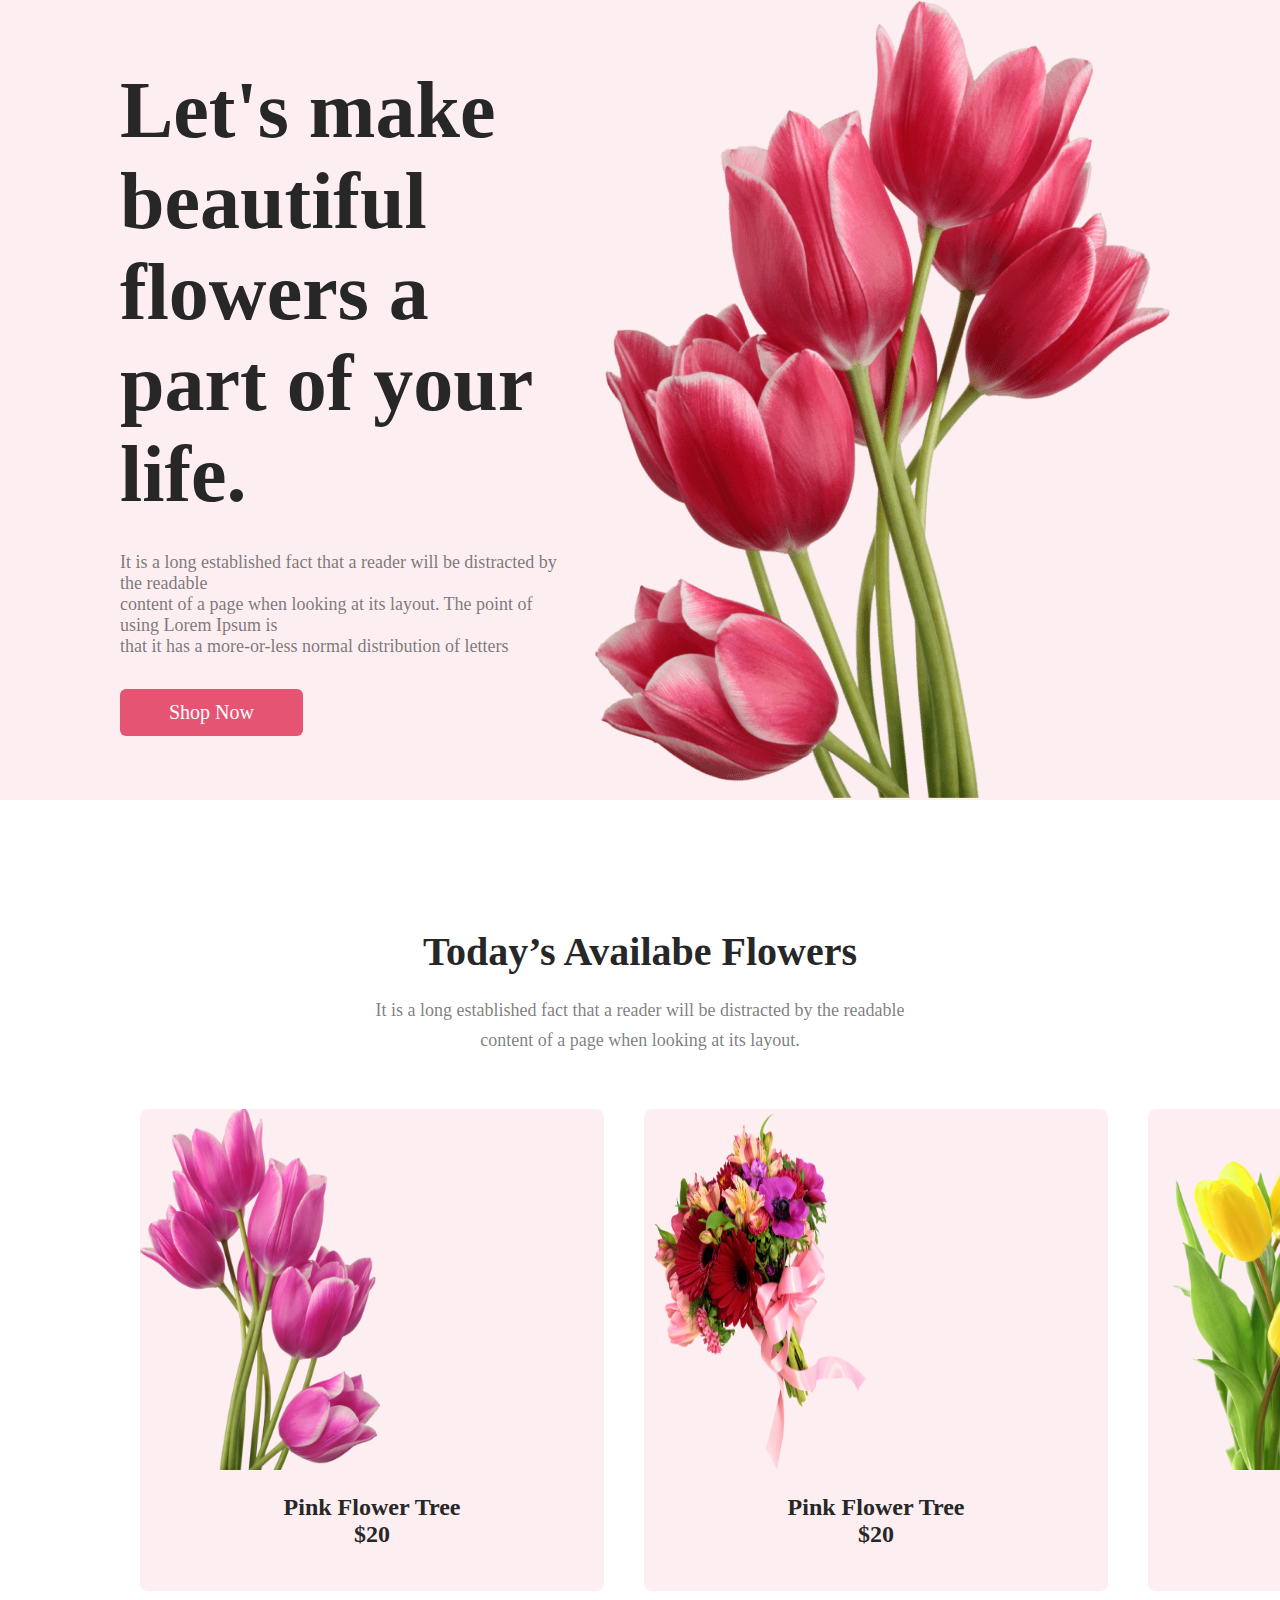
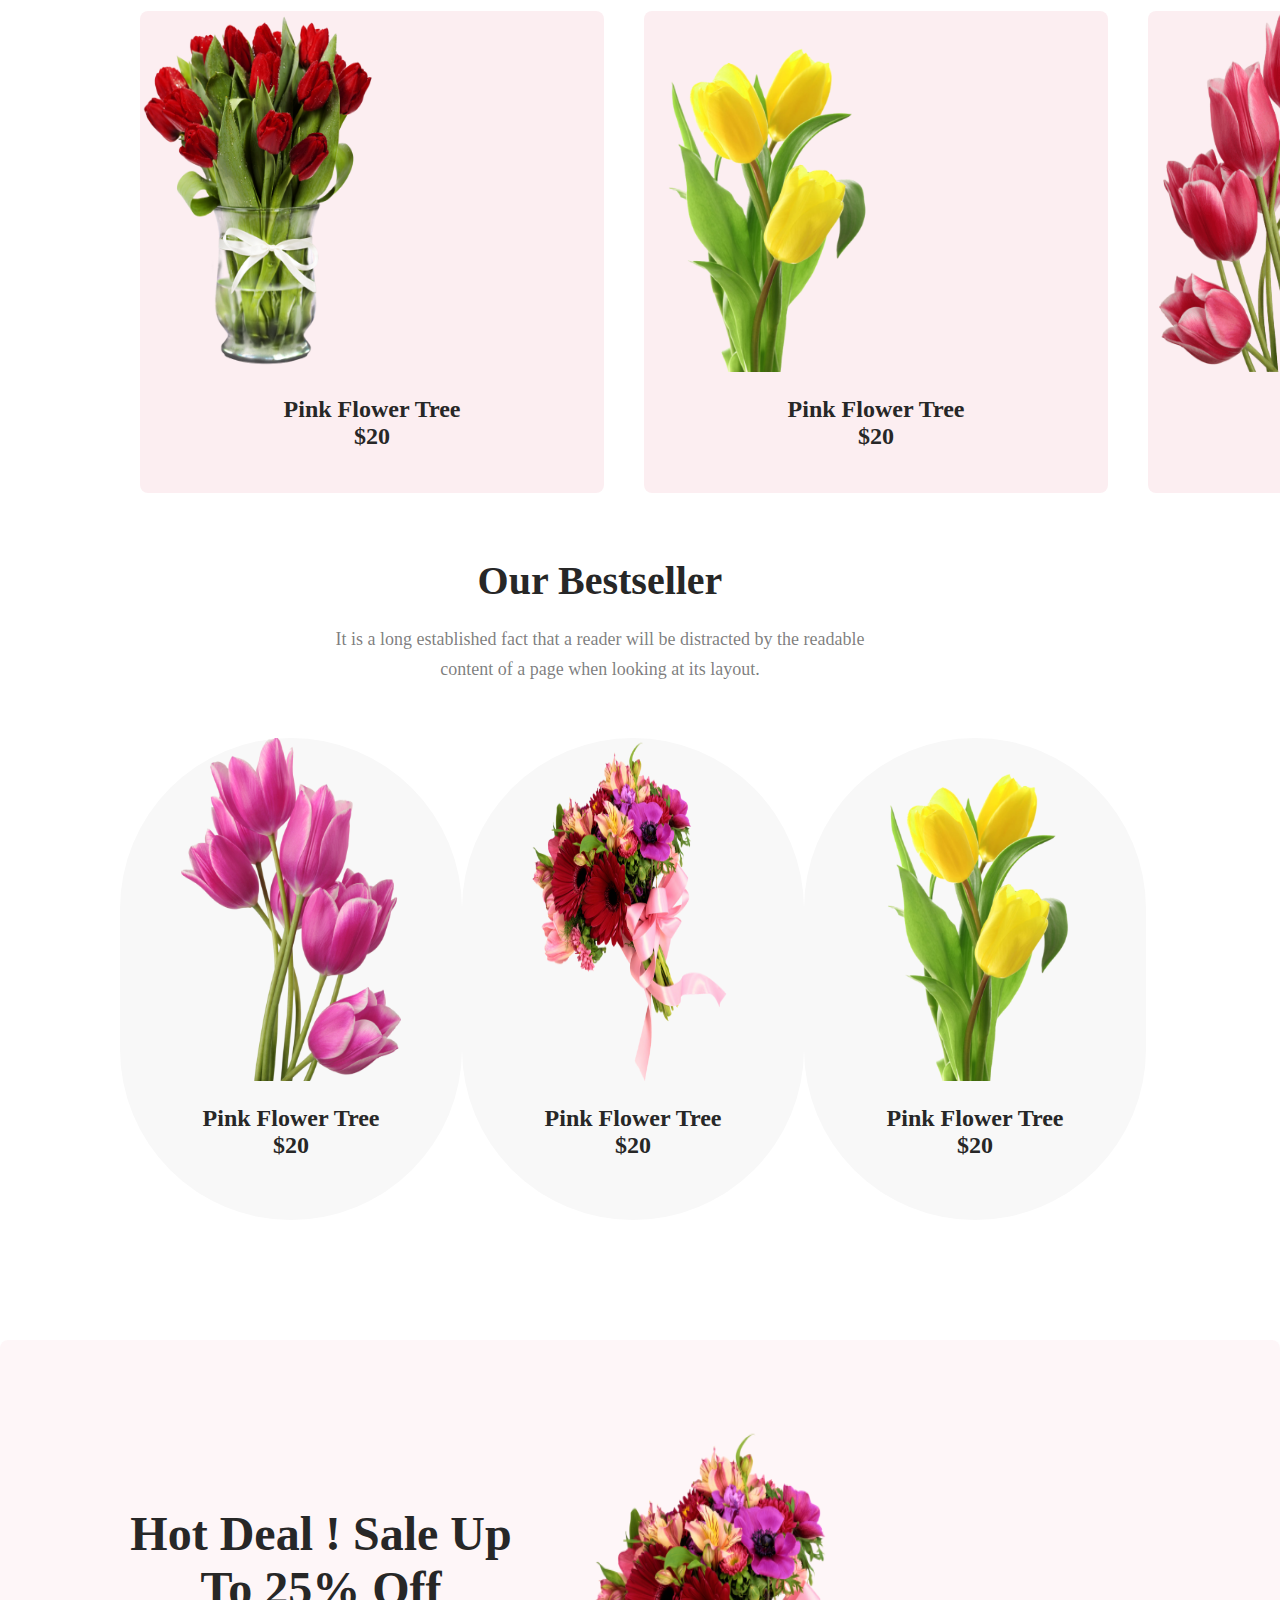
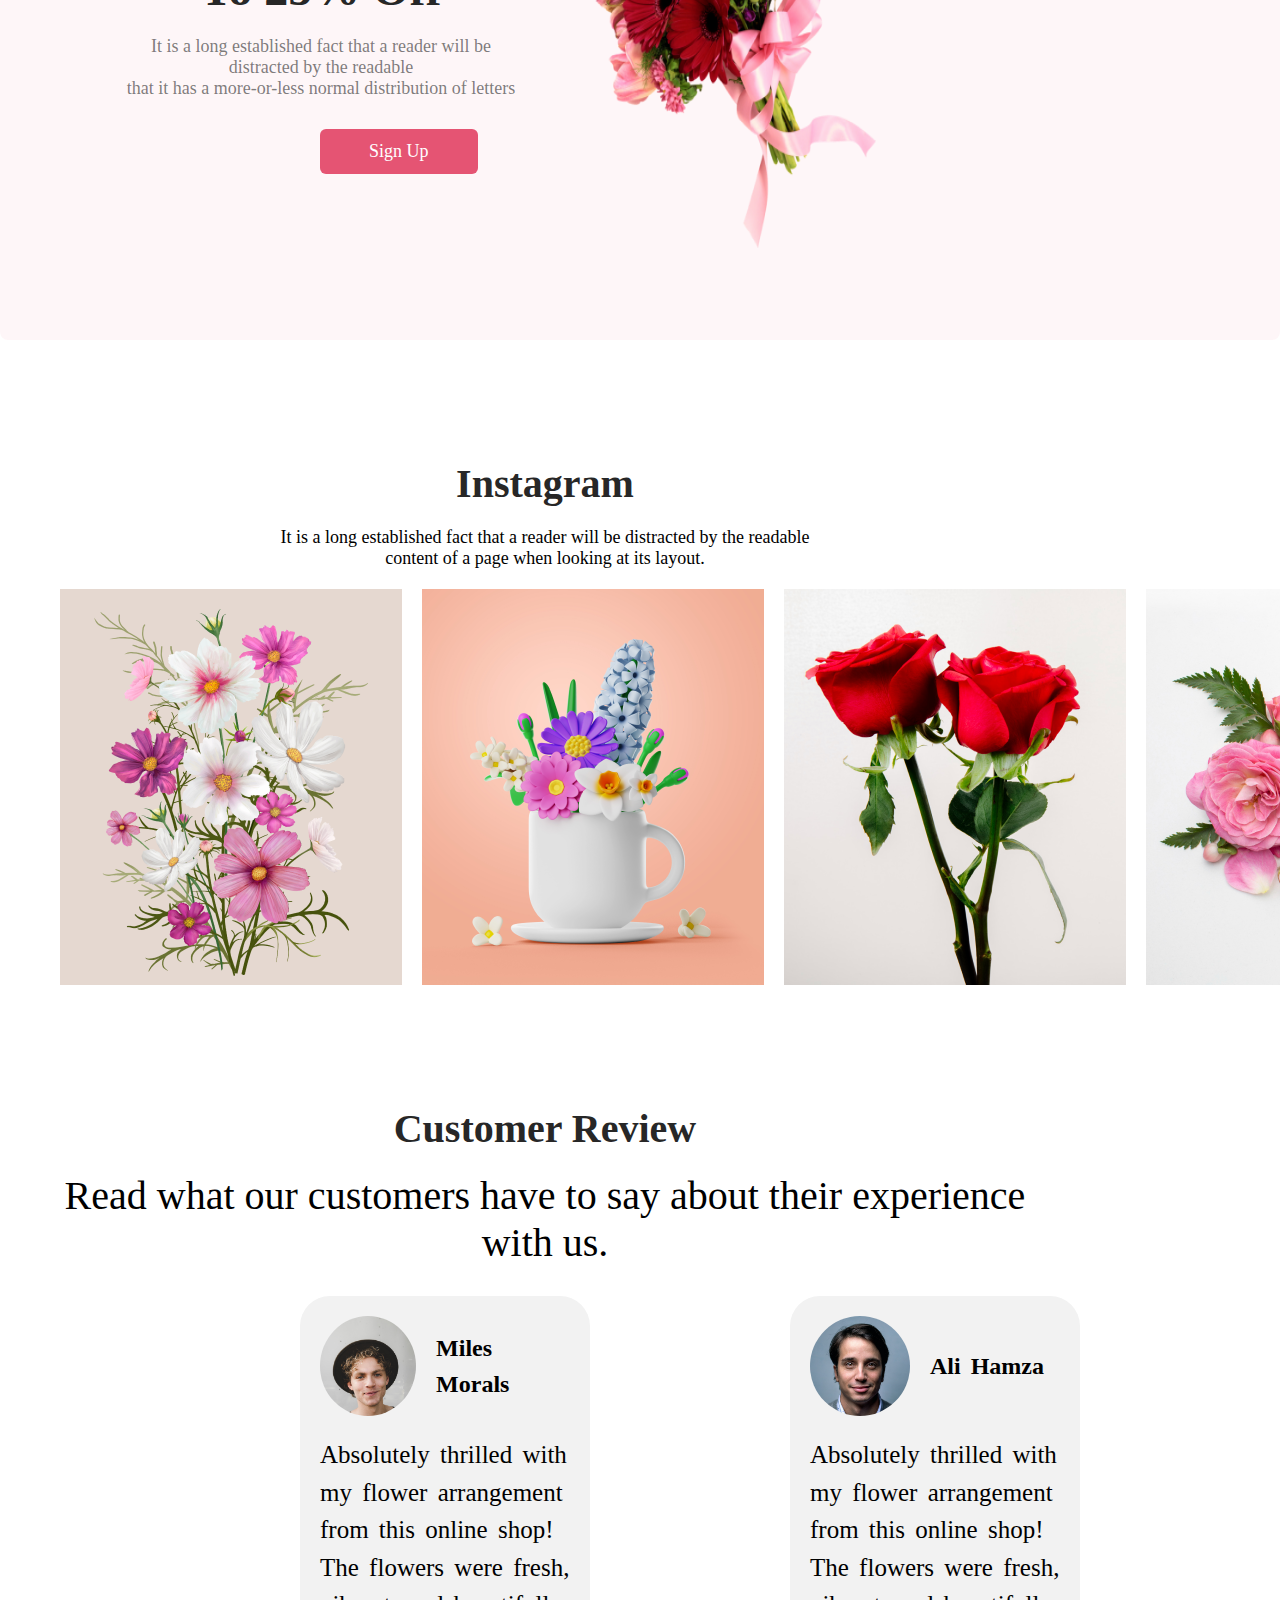
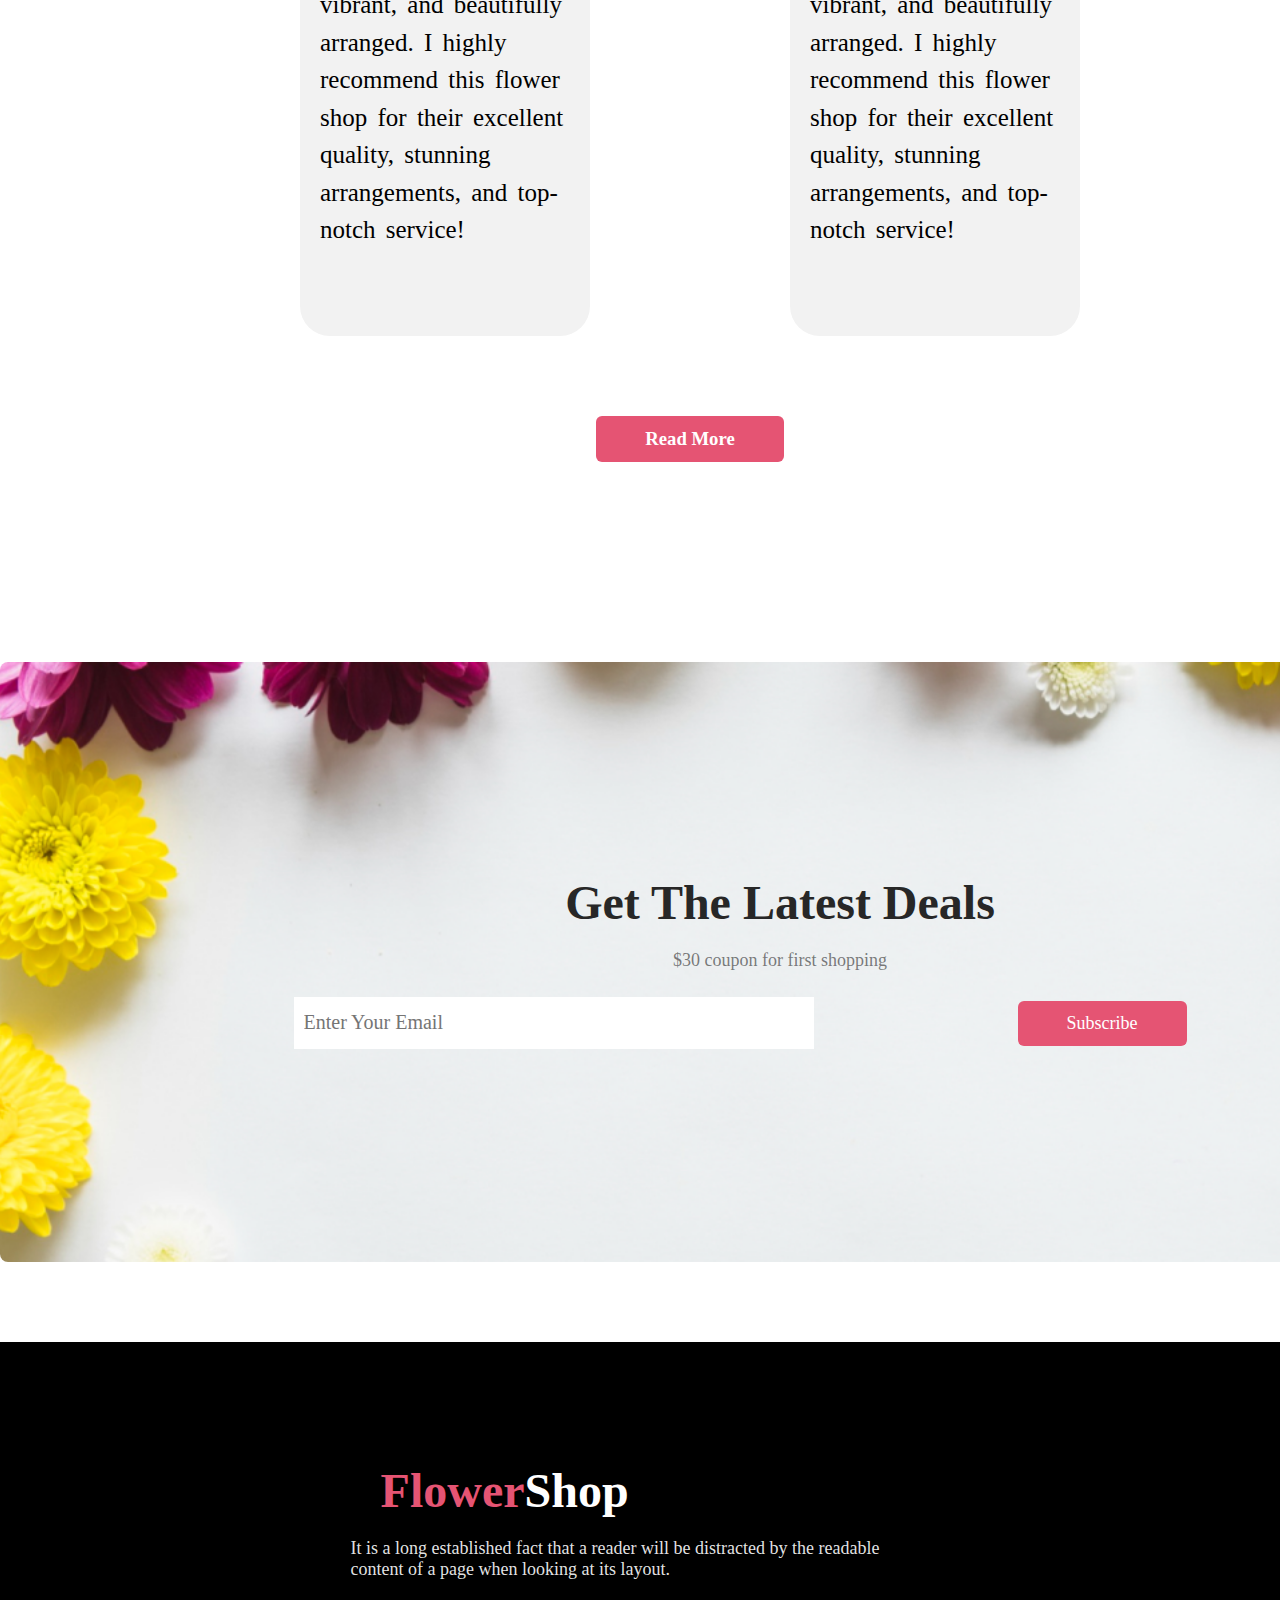
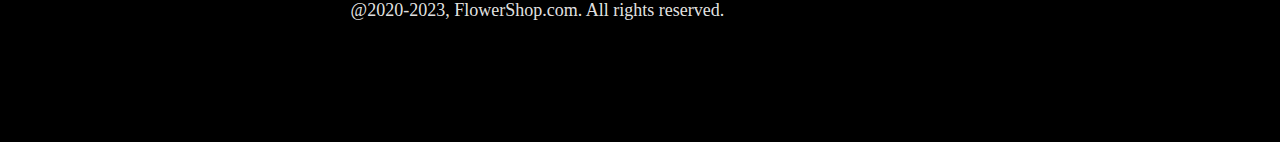
==== commit 977294bd: "updated" ====
--- a/index.html
+++ b/index.html
@@ -342,8 +342,6 @@
     <p>
         Absolutely thrilled with my flower arrangement from this online shop!
         The flowers were fresh, vibrant, and beautifully arranged.
-        The delivery was prompt, and the packaging ensured that the flowers arrived in perfect condition.
-        The customer service was exceptional, with quick responses to my inquiries and a friendly attitude.
         I highly recommend this flower shop for their excellent quality, stunning arrangements, and top-notch service!
 
     </p>
@@ -378,8 +376,7 @@
     <p>
         Absolutely thrilled with my flower arrangement from this online shop!
         The flowers were fresh, vibrant, and beautifully arranged.
-        The delivery was prompt, and the packaging ensured that the flowers arrived in perfect condition.
-        The customer service was exceptional, with quick responses to my inquiries and a friendly attitude.
+        
         I highly recommend this flower shop for their excellent quality, stunning arrangements, and top-notch service!
 
     </p>
--- a/style.css
+++ b/style.css
@@ -20,7 +20,7 @@
 /* header section */
 
 .head{
-
+width: 100%;
 background: rgba(229, 84, 115, 0.10);
 height: 800px;
 display: flex;
@@ -100,7 +100,7 @@
 .all-flowers{
 
 margin-top: 54px;
-margin-left: 240px;
+margin-left: 120px;
 margin-right: 240px;
 
 }
@@ -130,7 +130,6 @@
 .flower-box img{
 width: 240px;
 height: 360.563px;
-margin-left: 100px;
 
 }
 .flower-box p{
@@ -150,7 +149,7 @@
 }
 .bestseller{
 
-margin: 64px 120px 20px 120px;
+margin: 64px 120px 20px 40px;
 
 }
 .best-flower{
@@ -253,7 +252,7 @@
 .insta{
 
 margin-top: 120px;
-margin-left: 200px;
+margin-left: 50px;
 margin-right: 240px;
 
 }
@@ -368,7 +367,6 @@
 background-repeat: no-repeat;
 background-size: cover;
 background-position: center;
-margin-left: 150px;
 display: flex;
 align-items: center;
 justify-content: center;
